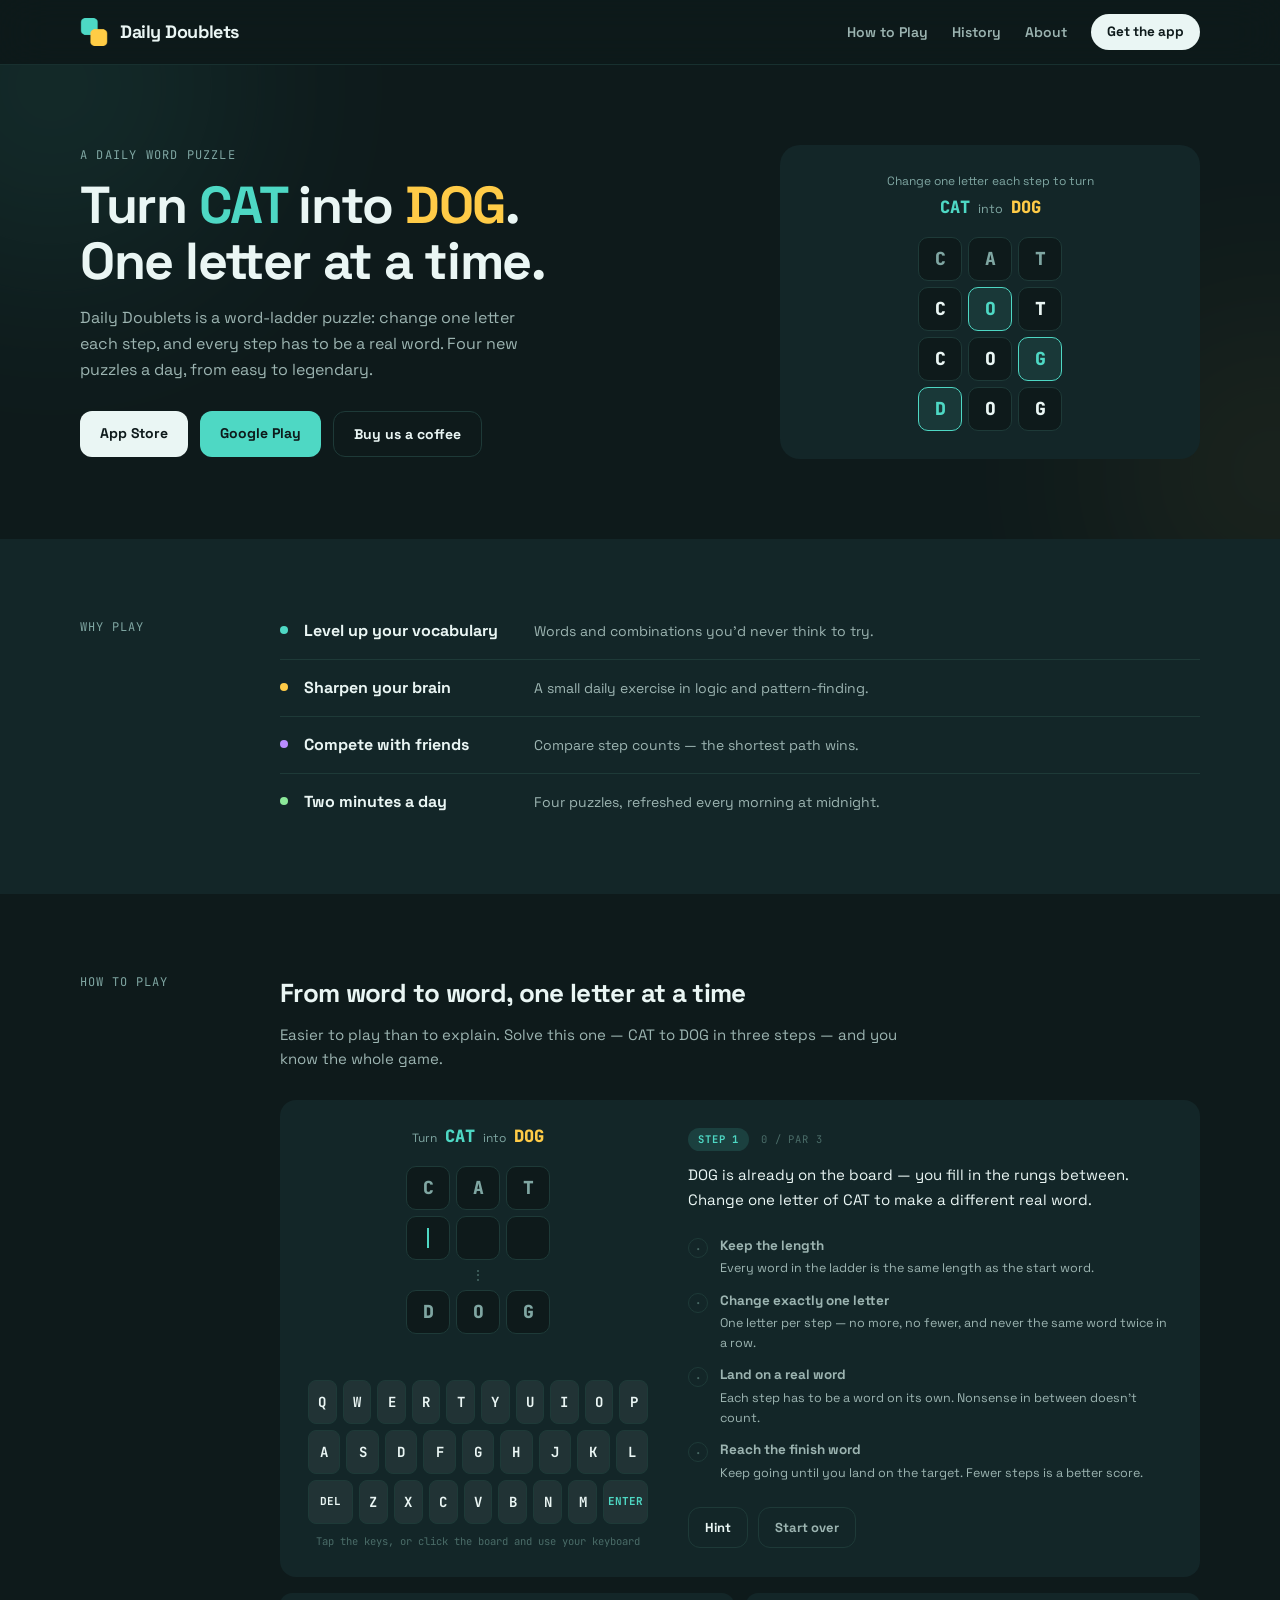
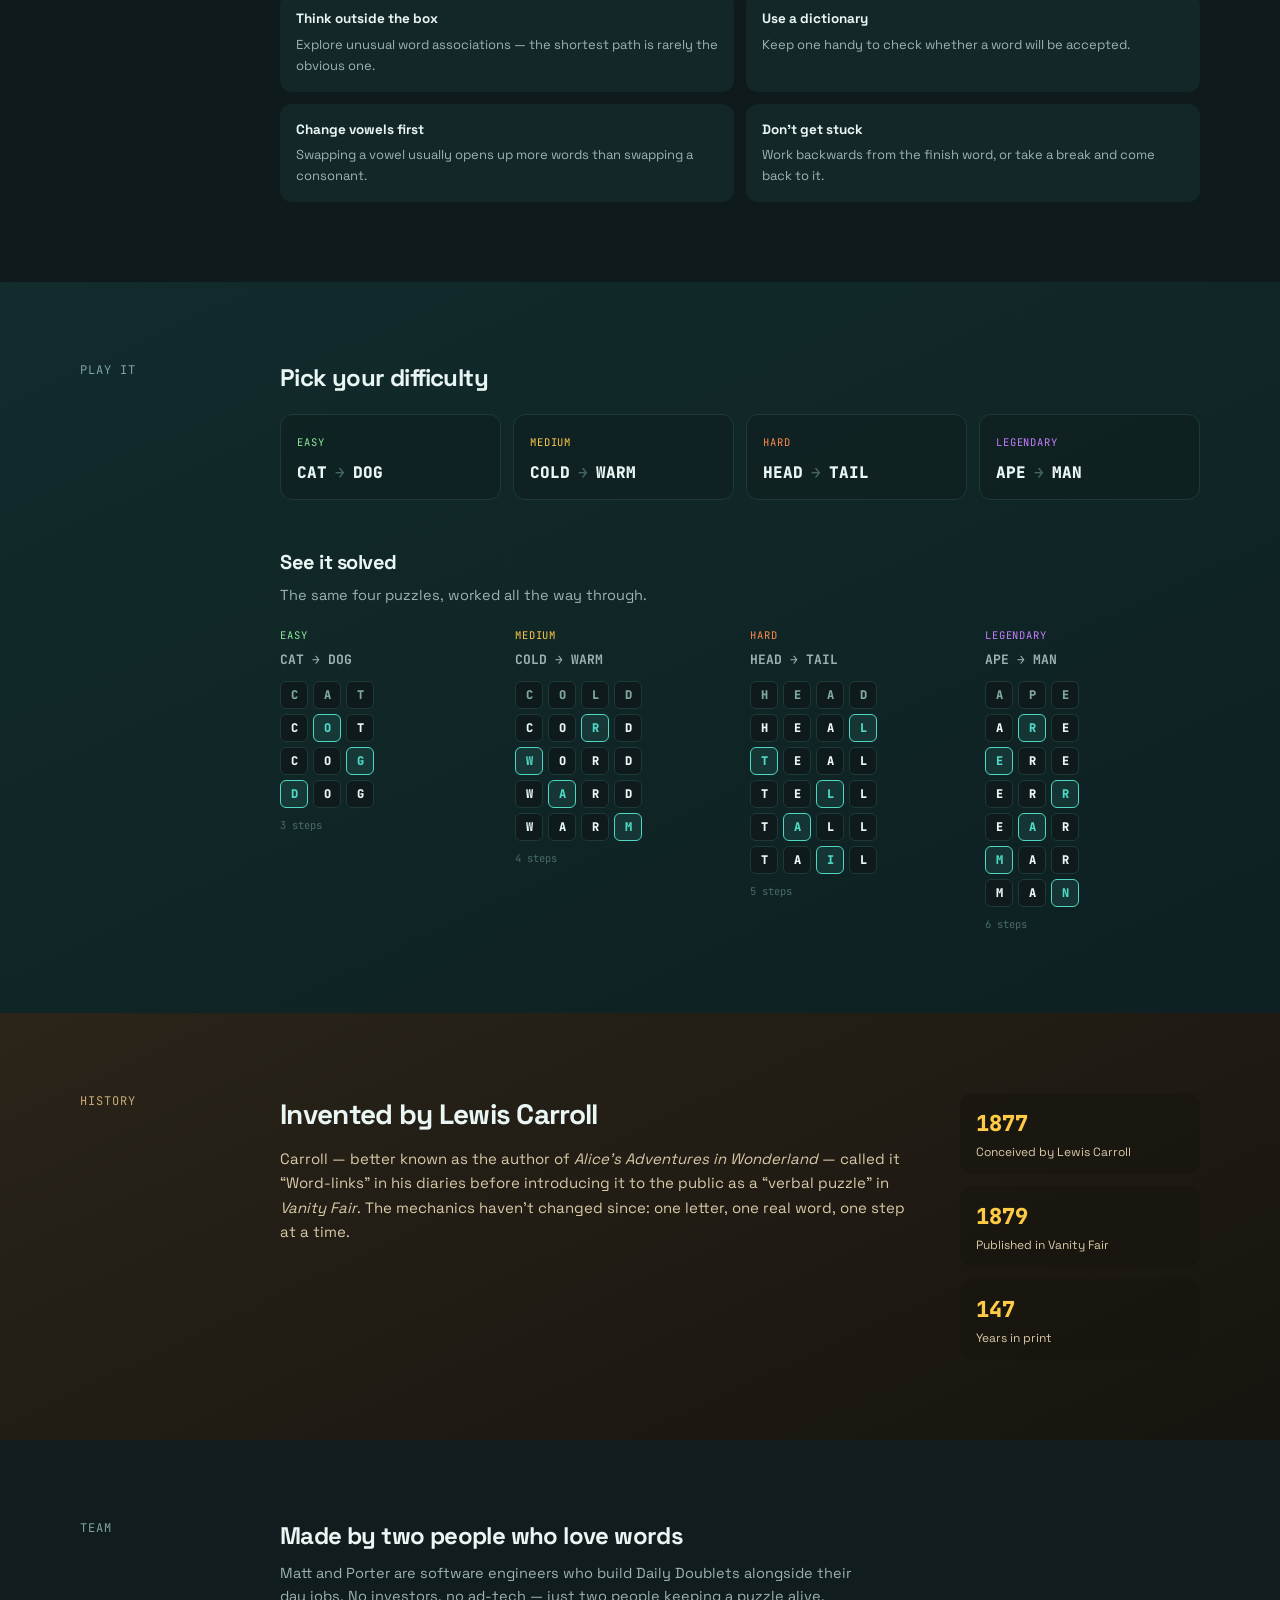
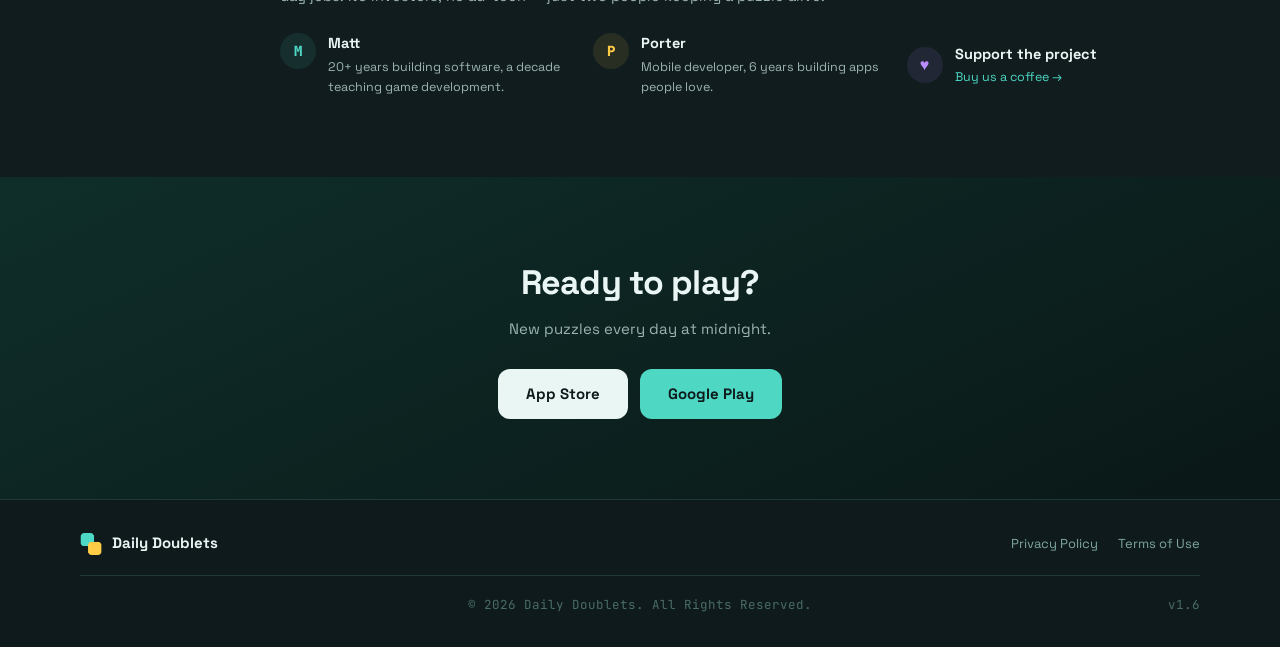
==== index.html @ a2082131 "Deploy v1.6-web (0e70bd1739a941a994e5ba3f1eac3c0d72cca4b7)" ====
<!DOCTYPE html>
<html lang="en" class="bg-[#0E1A1B]">
  <head>
    <meta charset="UTF-8">
    <meta name="viewport" content="width=device-width, initial-scale=1.0">
    <meta name="theme-color" content="#0E1A1B">
    <meta name="description" content="Daily Doublets is a daily word-ladder puzzle: change one letter each step, and every step has to be a real word. Four new puzzles a day, from easy to legendary.">
    <meta name="author" content="Manley Studios LLC">
    <meta name="keywords" content="doublets, daily doublets, word game, word ladder, word links, word puzzle, brain games, Lewis Carroll">

    <meta property="og:type" content="website">
    <meta property="og:title" content="Daily Doublets — one letter at a time">
    <meta property="og:description" content="A daily word-ladder puzzle. Change one letter each step, and every step has to be a real word.">
    <meta property="og:url" content="https://www.doublets.fun">
    <meta name="twitter:card" content="summary">

    <link rel="icon" href="/favicon/favicon.ico">
    <!-- Modern browsers look for the sharp SVG first -->
    <link rel="icon" href="/favicon/favicon.svg" type="image/x-icon">

    <!-- Legacy fallback and Apple/Android icons from your ZIP bundle -->
    <link rel="icon" type="image/png" sizes="32x32" href="/favicon/favicon-32x32.png">
    <link rel="icon" type="image/png" sizes="16x16" href="/favicon/favicon-16x16.png">
    <link rel="apple-touch-icon" sizes="180x180" href="/favicon/apple-touch-icon.png">
    <link rel="manifest" href="/favicon/site.webmanifest">

    <link rel="preconnect" href="https://fonts.googleapis.com">
    <link rel="preconnect" href="https://fonts.gstatic.com" crossorigin>
    <link href="https://fonts.googleapis.com/css2?family=Space+Grotesk:wght@400;500;600;700&family=JetBrains+Mono:wght@500;700;800&display=swap" rel="stylesheet">

    <title>Daily Doublets</title>
    <script type="module" crossorigin src="/assets/index-DOABZWIG.js"></script>
    <link rel="stylesheet" crossorigin href="/assets/index-DbhtiZiF.css">
  </head>
  <body>
    <div id="app"></div>
  </body>
</html>
---- assets/index-DbhtiZiF.css ----
*,:before,:after{--tw-border-spacing-x: 0;--tw-border-spacing-y: 0;--tw-translate-x: 0;--tw-translate-y: 0;--tw-rotate: 0;--tw-skew-x: 0;--tw-skew-y: 0;--tw-scale-x: 1;--tw-scale-y: 1;--tw-pan-x: ;--tw-pan-y: ;--tw-pinch-zoom: ;--tw-scroll-snap-strictness: proximity;--tw-gradient-from-position: ;--tw-gradient-via-position: ;--tw-gradient-to-position: ;--tw-ordinal: ;--tw-slashed-zero: ;--tw-numeric-figure: ;--tw-numeric-spacing: ;--tw-numeric-fraction: ;--tw-ring-inset: ;--tw-ring-offset-width: 0px;--tw-ring-offset-color: #fff;--tw-ring-color: rgb(59 130 246 / .5);--tw-ring-offset-shadow: 0 0 #0000;--tw-ring-shadow: 0 0 #0000;--tw-shadow: 0 0 #0000;--tw-shadow-colored: 0 0 #0000;--tw-blur: ;--tw-brightness: ;--tw-contrast: ;--tw-grayscale: ;--tw-hue-rotate: ;--tw-invert: ;--tw-saturate: ;--tw-sepia: ;--tw-drop-shadow: ;--tw-backdrop-blur: ;--tw-backdrop-brightness: ;--tw-backdrop-contrast: ;--tw-backdrop-grayscale: ;--tw-backdrop-hue-rotate: ;--tw-backdrop-invert: ;--tw-backdrop-opacity: ;--tw-backdrop-saturate: ;--tw-backdrop-sepia: ;--tw-contain-size: ;--tw-contain-layout: ;--tw-contain-paint: ;--tw-contain-style: }::backdrop{--tw-border-spacing-x: 0;--tw-border-spacing-y: 0;--tw-translate-x: 0;--tw-translate-y: 0;--tw-rotate: 0;--tw-skew-x: 0;--tw-skew-y: 0;--tw-scale-x: 1;--tw-scale-y: 1;--tw-pan-x: ;--tw-pan-y: ;--tw-pinch-zoom: ;--tw-scroll-snap-strictness: proximity;--tw-gradient-from-position: ;--tw-gradient-via-position: ;--tw-gradient-to-position: ;--tw-ordinal: ;--tw-slashed-zero: ;--tw-numeric-figure: ;--tw-numeric-spacing: ;--tw-numeric-fraction: ;--tw-ring-inset: ;--tw-ring-offset-width: 0px;--tw-ring-offset-color: #fff;--tw-ring-color: rgb(59 130 246 / .5);--tw-ring-offset-shadow: 0 0 #0000;--tw-ring-shadow: 0 0 #0000;--tw-shadow: 0 0 #0000;--tw-shadow-colored: 0 0 #0000;--tw-blur: ;--tw-brightness: ;--tw-contrast: ;--tw-grayscale: ;--tw-hue-rotate: ;--tw-invert: ;--tw-saturate: ;--tw-sepia: ;--tw-drop-shadow: ;--tw-backdrop-blur: ;--tw-backdrop-brightness: ;--tw-backdrop-contrast: ;--tw-backdrop-grayscale: ;--tw-backdrop-hue-rotate: ;--tw-backdrop-invert: ;--tw-backdrop-opacity: ;--tw-backdrop-saturate: ;--tw-backdrop-sepia: ;--tw-contain-size: ;--tw-contain-layout: ;--tw-contain-paint: ;--tw-contain-style: }*,:before,:after{box-sizing:border-box;border-width:0;border-style:solid;border-color:#e5e7eb}:before,:after{--tw-content: ""}html,:host{line-height:1.5;-webkit-text-size-adjust:100%;-moz-tab-size:4;-o-tab-size:4;tab-size:4;font-family:Space Grotesk,ui-sans-serif,system-ui,-apple-system,BlinkMacSystemFont,Segoe UI,sans-serif;font-feature-settings:normal;font-variation-settings:normal;-webkit-tap-highlight-color:transparent}body{margin:0;line-height:inherit}hr{height:0;color:inherit;border-top-width:1px}abbr:where([title]){-webkit-text-decoration:underline dotted;text-decoration:underline dotted}h1,h2,h3,h4,h5,h6{font-size:inherit;font-weight:inherit}a{color:inherit;text-decoration:inherit}b,strong{font-weight:bolder}code,kbd,samp,pre{font-family:JetBrains Mono,ui-monospace,SFMono-Regular,Menlo,monospace;font-feature-settings:normal;font-variation-settings:normal;font-size:1em}small{font-size:80%}sub,sup{font-size:75%;line-height:0;position:relative;vertical-align:baseline}sub{bottom:-.25em}sup{top:-.5em}table{text-indent:0;border-color:inherit;border-collapse:collapse}button,input,optgroup,select,textarea{font-family:inherit;font-feature-settings:inherit;font-variation-settings:inherit;font-size:100%;font-weight:inherit;line-height:inherit;letter-spacing:inherit;color:inherit;margin:0;padding:0}button,select{text-transform:none}button,input:where([type=button]),input:where([type=reset]),input:where([type=submit]){-webkit-appearance:button;background-color:transparent;background-image:none}:-moz-focusring{outline:auto}:-moz-ui-invalid{box-shadow:none}progress{vertical-align:baseline}::-webkit-inner-spin-button,::-webkit-outer-spin-button{height:auto}[type=search]{-webkit-appearance:textfield;outline-offset:-2px}::-webkit-search-decoration{-webkit-appearance:none}::-webkit-file-upload-button{-webkit-appearance:button;font:inherit}summary{display:list-item}blockquote,dl,dd,h1,h2,h3,h4,h5,h6,hr,figure,p,pre{margin:0}fieldset{margin:0;padding:0}legend{padding:0}ol,ul,menu{list-style:none;margin:0;padding:0}dialog{padding:0}textarea{resize:vertical}input::-moz-placeholder,textarea::-moz-placeholder{opacity:1;color:#9ca3af}input::placeholder,textarea::placeholder{opacity:1;color:#9ca3af}button,[role=button]{cursor:pointer}:disabled{cursor:default}img,svg,video,canvas,audio,iframe,embed,object{display:block;vertical-align:middle}img,video{max-width:100%;height:auto}[hidden]:where(:not([hidden=until-found])){display:none}:root{color-scheme:dark}html{scroll-behavior:smooth;scroll-padding-top:88px;-webkit-text-size-adjust:100%}body{--tw-bg-opacity: 1;background-color:rgb(14 26 27 / var(--tw-bg-opacity, 1));font-family:Space Grotesk,ui-sans-serif,system-ui,-apple-system,BlinkMacSystemFont,Segoe UI,sans-serif;--tw-text-opacity: 1;color:rgb(234 246 244 / var(--tw-text-opacity, 1));-webkit-font-smoothing:antialiased;-moz-osx-font-smoothing:grayscale}::-moz-selection{background:#4ed8c440}::selection{background:#4ed8c440}:focus-visible{outline:2px solid transparent;outline-offset:2px;--tw-ring-offset-shadow: var(--tw-ring-inset) 0 0 0 var(--tw-ring-offset-width) var(--tw-ring-offset-color);--tw-ring-shadow: var(--tw-ring-inset) 0 0 0 calc(2px + var(--tw-ring-offset-width)) var(--tw-ring-color);box-shadow:var(--tw-ring-offset-shadow),var(--tw-ring-shadow),var(--tw-shadow, 0 0 #0000);--tw-ring-opacity: 1;--tw-ring-color: rgb(78 216 196 / var(--tw-ring-opacity, 1));--tw-ring-offset-width: 2px;--tw-ring-offset-color: #0E1A1B;border-radius:6px}.legal h2{margin-bottom:.625rem;margin-top:2.5rem;font-size:1.25rem;line-height:1.75rem;font-weight:700;--tw-text-opacity: 1;color:rgb(234 246 244 / var(--tw-text-opacity, 1))}.legal h3{margin-bottom:.5rem;margin-top:2.25rem;font-size:17px;font-weight:700;--tw-text-opacity: 1;color:rgb(234 246 244 / var(--tw-text-opacity, 1))}.legal p{margin-bottom:1rem;font-size:15px;line-height:1.75;--tw-text-opacity: 1;color:rgb(156 180 177 / var(--tw-text-opacity, 1))}.legal ul{margin-bottom:1.25rem;list-style-type:disc}.legal ul>:not([hidden])~:not([hidden]){--tw-space-y-reverse: 0;margin-top:calc(.375rem * calc(1 - var(--tw-space-y-reverse)));margin-bottom:calc(.375rem * var(--tw-space-y-reverse))}.legal ul{padding-left:1.25rem;font-size:15px;line-height:1.75;--tw-text-opacity: 1;color:rgb(156 180 177 / var(--tw-text-opacity, 1))}.legal ul *::marker{color:#4a6c68}.legal ul::marker{color:#4a6c68}.legal ol{margin-bottom:1.25rem;list-style-type:decimal}.legal ol>:not([hidden])~:not([hidden]){--tw-space-y-reverse: 0;margin-top:calc(.375rem * calc(1 - var(--tw-space-y-reverse)));margin-bottom:calc(.375rem * var(--tw-space-y-reverse))}.legal ol{padding-left:1.25rem;font-size:15px;line-height:1.75;--tw-text-opacity: 1;color:rgb(156 180 177 / var(--tw-text-opacity, 1))}.legal ol *::marker{color:#4a6c68}.legal ol::marker{color:#4a6c68}.legal strong{font-weight:600;--tw-text-opacity: 1;color:rgb(234 246 244 / var(--tw-text-opacity, 1))}.legal a{font-weight:600;--tw-text-opacity: 1;color:rgb(78 216 196 / var(--tw-text-opacity, 1));text-decoration-line:underline;text-decoration-color:#4ed8c466;text-underline-offset:2px;transition-property:color,background-color,border-color,text-decoration-color,fill,stroke,opacity,box-shadow,transform,filter,-webkit-backdrop-filter;transition-property:color,background-color,border-color,text-decoration-color,fill,stroke,opacity,box-shadow,transform,filter,backdrop-filter;transition-property:color,background-color,border-color,text-decoration-color,fill,stroke,opacity,box-shadow,transform,filter,backdrop-filter,-webkit-backdrop-filter;transition-timing-function:cubic-bezier(.4,0,.2,1);transition-duration:.15s}.legal a:hover{text-decoration-color:#4ed8c4}.legal em,.legal i{font-style:italic}.sr-only{position:absolute;width:1px;height:1px;padding:0;margin:-1px;overflow:hidden;clip:rect(0,0,0,0);white-space:nowrap;border-width:0}.pointer-events-none{pointer-events:none}.visible{visibility:visible}.static{position:static}.fixed{position:fixed}.absolute{position:absolute}.relative{position:relative}.sticky{position:sticky}.-left-32{left:-8rem}.-right-36{right:-9rem}.-top-40{top:-10rem}.top-0{top:0}.top-64{top:16rem}.z-50{z-index:50}.-mx-2{margin-left:-.5rem;margin-right:-.5rem}.mx-auto{margin-left:auto;margin-right:auto}.my-0\.5{margin-top:.125rem;margin-bottom:.125rem}.my-5{margin-top:1.25rem;margin-bottom:1.25rem}.mb-2{margin-bottom:.5rem}.mb-3{margin-bottom:.75rem}.mb-4{margin-bottom:1rem}.mt-0\.5{margin-top:.125rem}.mt-1{margin-top:.25rem}.mt-1\.5{margin-top:.375rem}.mt-10{margin-top:2.5rem}.mt-12{margin-top:3rem}.mt-2{margin-top:.5rem}.mt-2\.5{margin-top:.625rem}.mt-3{margin-top:.75rem}.mt-3\.5{margin-top:.875rem}.mt-4{margin-top:1rem}.mt-5{margin-top:1.25rem}.mt-6{margin-top:1.5rem}.mt-7{margin-top:1.75rem}.mt-8{margin-top:2rem}.mt-9{margin-top:2.25rem}.mt-\[7px\]{margin-top:7px}.block{display:block}.inline-block{display:inline-block}.flex{display:flex}.grid{display:grid}.hidden{display:none}.h-10{height:2.5rem}.h-11{height:2.75rem}.h-2{height:.5rem}.h-5{height:1.25rem}.h-7{height:1.75rem}.h-9{height:2.25rem}.h-\[300px\]{height:300px}.h-\[360px\]{height:360px}.min-h-\[18px\]{min-height:18px}.min-h-screen{min-height:100vh}.w-0\.5{width:.125rem}.w-10{width:2.5rem}.w-11{width:2.75rem}.w-2{width:.5rem}.w-5{width:1.25rem}.w-7{width:1.75rem}.w-9{width:2.25rem}.w-\[0\.4em\]{width:.4em}.w-\[300px\]{width:300px}.w-\[360px\]{width:360px}.w-full{width:100%}.min-w-0{min-width:0px}.max-w-\[420px\]{max-width:420px}.max-w-\[460px\]{max-width:460px}.max-w-\[560px\]{max-width:560px}.max-w-\[900px\]{max-width:900px}.max-w-prose{max-width:65ch}.max-w-site{max-width:1160px}.flex-1{flex:1 1 0%}.flex-\[1\.6\]{flex:1.6}.shrink-0{flex-shrink:0}.transform{transform:translate(var(--tw-translate-x),var(--tw-translate-y)) rotate(var(--tw-rotate)) skew(var(--tw-skew-x)) skewY(var(--tw-skew-y)) scaleX(var(--tw-scale-x)) scaleY(var(--tw-scale-y))}.select-all{-webkit-user-select:all;-moz-user-select:all;user-select:all}.scroll-mt-24{scroll-margin-top:6rem}.grid-cols-2{grid-template-columns:repeat(2,minmax(0,1fr))}.flex-col{flex-direction:column}.flex-wrap{flex-wrap:wrap}.items-start{align-items:flex-start}.items-center{align-items:center}.items-baseline{align-items:baseline}.justify-start{justify-content:flex-start}.justify-center{justify-content:center}.justify-between{justify-content:space-between}.gap-1{gap:.25rem}.gap-1\.5{gap:.375rem}.gap-10{gap:2.5rem}.gap-2{gap:.5rem}.gap-2\.5{gap:.625rem}.gap-3{gap:.75rem}.gap-4{gap:1rem}.gap-5{gap:1.25rem}.gap-6{gap:1.5rem}.gap-7{gap:1.75rem}.gap-8{gap:2rem}.gap-\[5px\]{gap:5px}.space-y-4>:not([hidden])~:not([hidden]){--tw-space-y-reverse: 0;margin-top:calc(1rem * calc(1 - var(--tw-space-y-reverse)));margin-bottom:calc(1rem * var(--tw-space-y-reverse))}.overflow-hidden{overflow:hidden}.whitespace-nowrap{white-space:nowrap}.rounded-2xl{border-radius:1rem}.rounded-\[10px\]{border-radius:10px}.rounded-\[20px\]{border-radius:20px}.rounded-full{border-radius:9999px}.rounded-lg{border-radius:.5rem}.rounded-md{border-radius:.375rem}.rounded-xl{border-radius:.75rem}.border{border-width:1px}.border-b{border-bottom-width:1px}.border-l-2{border-left-width:2px}.border-t{border-top-width:1px}.border-danger{--tw-border-opacity: 1;border-color:rgb(255 111 94 / var(--tw-border-opacity, 1))}.border-easy{--tw-border-opacity: 1;border-color:rgb(140 233 154 / var(--tw-border-opacity, 1))}.border-line{--tw-border-opacity: 1;border-color:rgb(30 58 56 / var(--tw-border-opacity, 1))}.border-line\/50{border-color:#1e3a3880}.border-line\/70{border-color:#1e3a38b3}.border-teal{--tw-border-opacity: 1;border-color:rgb(78 216 196 / var(--tw-border-opacity, 1))}.bg-\[\#0E1A1B\]{--tw-bg-opacity: 1;background-color:rgb(14 26 27 / var(--tw-bg-opacity, 1))}.bg-amber{--tw-bg-opacity: 1;background-color:rgb(255 203 71 / var(--tw-bg-opacity, 1))}.bg-amber\/10{background-color:#ffcb471a}.bg-chalk{--tw-bg-opacity: 1;background-color:rgb(234 246 244 / var(--tw-bg-opacity, 1))}.bg-danger{--tw-bg-opacity: 1;background-color:rgb(255 111 94 / var(--tw-bg-opacity, 1))}.bg-danger\/10{background-color:#ff6f5e1a}.bg-danger\/15{background-color:#ff6f5e26}.bg-easy{--tw-bg-opacity: 1;background-color:rgb(140 233 154 / var(--tw-bg-opacity, 1))}.bg-easy\/15{background-color:#8ce99a26}.bg-ink{--tw-bg-opacity: 1;background-color:rgb(14 26 27 / var(--tw-bg-opacity, 1))}.bg-ink-raised{--tw-bg-opacity: 1;background-color:rgb(16 28 29 / var(--tw-bg-opacity, 1))}.bg-ink\/40{background-color:#0e1a1b66}.bg-ink\/85{background-color:#0e1a1bd9}.bg-ink\/95{background-color:#0e1a1bf2}.bg-plum{--tw-bg-opacity: 1;background-color:rgb(185 140 255 / var(--tw-bg-opacity, 1))}.bg-plum\/10{background-color:#b98cff1a}.bg-sepia-deep\/50{background-color:#17140f80}.bg-surface{--tw-bg-opacity: 1;background-color:rgb(19 38 40 / var(--tw-bg-opacity, 1))}.bg-teal{--tw-bg-opacity: 1;background-color:rgb(78 216 196 / var(--tw-bg-opacity, 1))}.bg-teal\/10{background-color:#4ed8c41a}.bg-teal\/15{background-color:#4ed8c426}.bg-white\/\[0\.06\]{background-color:#ffffff0f}.bg-band-cta{background-image:linear-gradient(155deg,#0f2e2a,#0a1817)}.bg-band-history{background-image:linear-gradient(155deg,#2a2419,#17140f)}.bg-band-play{background-image:linear-gradient(155deg,#122b2c,#0e2021)}.p-5{padding:1.25rem}.px-2{padding-left:.5rem;padding-right:.5rem}.px-2\.5{padding-left:.625rem;padding-right:.625rem}.px-4{padding-left:1rem;padding-right:1rem}.px-5{padding-left:1.25rem;padding-right:1.25rem}.px-6{padding-left:1.5rem;padding-right:1.5rem}.px-7{padding-left:1.75rem;padding-right:1.75rem}.py-1{padding-top:.25rem;padding-bottom:.25rem}.py-1\.5{padding-top:.375rem;padding-bottom:.375rem}.py-12{padding-top:3rem;padding-bottom:3rem}.py-14{padding-top:3.5rem;padding-bottom:3.5rem}.py-16{padding-top:4rem;padding-bottom:4rem}.py-2{padding-top:.5rem;padding-bottom:.5rem}.py-2\.5{padding-top:.625rem;padding-bottom:.625rem}.py-20{padding-top:5rem;padding-bottom:5rem}.py-3{padding-top:.75rem;padding-bottom:.75rem}.py-3\.5{padding-top:.875rem;padding-bottom:.875rem}.py-4{padding-top:1rem;padding-bottom:1rem}.py-7{padding-top:1.75rem;padding-bottom:1.75rem}.py-8{padding-top:2rem;padding-bottom:2rem}.pb-5{padding-bottom:1.25rem}.pl-4{padding-left:1rem}.pt-2{padding-top:.5rem}.text-left{text-align:left}.text-center{text-align:center}.font-mono{font-family:JetBrains Mono,ui-monospace,SFMono-Regular,Menlo,monospace}.text-2xl{font-size:1.5rem;line-height:2rem}.text-\[10\.5px\]{font-size:10.5px}.text-\[10px\]{font-size:10px}.text-\[11px\]{font-size:11px}.text-\[12\.5px\]{font-size:12.5px}.text-\[12px\]{font-size:12px}.text-\[13\.5px\]{font-size:13.5px}.text-\[13px\]{font-size:13px}.text-\[14\.5px\]{font-size:14.5px}.text-\[15px\]{font-size:15px}.text-\[17px\]{font-size:17px}.text-\[22px\]{font-size:22px}.text-\[26px\]{font-size:26px}.text-\[28px\]{font-size:28px}.text-\[clamp\(1\.75rem\,5vw\,2\.125rem\)\]{font-size:clamp(1.75rem,5vw,2.125rem)}.text-\[clamp\(1\.75rem\,6vw\,2\.5rem\)\]{font-size:clamp(1.75rem,6vw,2.5rem)}.text-\[clamp\(2\.25rem\,7vw\,3\.25rem\)\]{font-size:clamp(2.25rem,7vw,3.25rem)}.text-\[clamp\(2rem\,11vw\,3\.25rem\)\]{font-size:clamp(2rem,11vw,3.25rem)}.text-base{font-size:1rem;line-height:1.5rem}.text-lg{font-size:1.125rem;line-height:1.75rem}.text-sm{font-size:.875rem;line-height:1.25rem}.text-xl{font-size:1.25rem;line-height:1.75rem}.text-xs{font-size:.75rem;line-height:1rem}.font-bold{font-weight:700}.font-extrabold{font-weight:800}.font-semibold{font-weight:600}.uppercase{text-transform:uppercase}.leading-\[1\.08\]{line-height:1.08}.leading-\[1\.7\]{line-height:1.7}.leading-none{line-height:1}.leading-relaxed{line-height:1.625}.tracking-\[0\.06em\]{letter-spacing:.06em}.tracking-\[0\.12em\]{letter-spacing:.12em}.tracking-\[0\.1em\]{letter-spacing:.1em}.tracking-\[2px\]{letter-spacing:2px}.tracking-eyebrow{letter-spacing:.08em}.tracking-tight{letter-spacing:-.025em}.text-amber{--tw-text-opacity: 1;color:rgb(255 203 71 / var(--tw-text-opacity, 1))}.text-chalk{--tw-text-opacity: 1;color:rgb(234 246 244 / var(--tw-text-opacity, 1))}.text-danger{--tw-text-opacity: 1;color:rgb(255 111 94 / var(--tw-text-opacity, 1))}.text-easy{--tw-text-opacity: 1;color:rgb(140 233 154 / var(--tw-text-opacity, 1))}.text-faint{--tw-text-opacity: 1;color:rgb(74 108 104 / var(--tw-text-opacity, 1))}.text-hard{--tw-text-opacity: 1;color:rgb(255 138 75 / var(--tw-text-opacity, 1))}.text-ink{--tw-text-opacity: 1;color:rgb(14 26 27 / var(--tw-text-opacity, 1))}.text-legendary{--tw-text-opacity: 1;color:rgb(199 125 255 / var(--tw-text-opacity, 1))}.text-medium{--tw-text-opacity: 1;color:rgb(255 203 71 / var(--tw-text-opacity, 1))}.text-muted{--tw-text-opacity: 1;color:rgb(156 180 177 / var(--tw-text-opacity, 1))}.text-plum{--tw-text-opacity: 1;color:rgb(185 140 255 / var(--tw-text-opacity, 1))}.text-sepia{--tw-text-opacity: 1;color:rgb(201 168 118 / var(--tw-text-opacity, 1))}.text-sepia-text{--tw-text-opacity: 1;color:rgb(217 201 168 / var(--tw-text-opacity, 1))}.text-soft{--tw-text-opacity: 1;color:rgb(127 166 162 / var(--tw-text-opacity, 1))}.text-teal{--tw-text-opacity: 1;color:rgb(78 216 196 / var(--tw-text-opacity, 1))}.opacity-10{opacity:.1}.opacity-\[0\.07\]{opacity:.07}.outline-none{outline:2px solid transparent;outline-offset:2px}.outline{outline-style:solid}.ring{--tw-ring-offset-shadow: var(--tw-ring-inset) 0 0 0 var(--tw-ring-offset-width) var(--tw-ring-offset-color);--tw-ring-shadow: var(--tw-ring-inset) 0 0 0 calc(3px + var(--tw-ring-offset-width)) var(--tw-ring-color);box-shadow:var(--tw-ring-offset-shadow),var(--tw-ring-shadow),var(--tw-shadow, 0 0 #0000)}.blur-\[110px\]{--tw-blur: blur(110px);filter:var(--tw-blur) var(--tw-brightness) var(--tw-contrast) var(--tw-grayscale) var(--tw-hue-rotate) var(--tw-invert) var(--tw-saturate) var(--tw-sepia) var(--tw-drop-shadow)}.filter{filter:var(--tw-blur) var(--tw-brightness) var(--tw-contrast) var(--tw-grayscale) var(--tw-hue-rotate) var(--tw-invert) var(--tw-saturate) var(--tw-sepia) var(--tw-drop-shadow)}.backdrop-blur-xl{--tw-backdrop-blur: blur(24px);-webkit-backdrop-filter:var(--tw-backdrop-blur) var(--tw-backdrop-brightness) var(--tw-backdrop-contrast) var(--tw-backdrop-grayscale) var(--tw-backdrop-hue-rotate) var(--tw-backdrop-invert) var(--tw-backdrop-opacity) var(--tw-backdrop-saturate) var(--tw-backdrop-sepia);backdrop-filter:var(--tw-backdrop-blur) var(--tw-backdrop-brightness) var(--tw-backdrop-contrast) var(--tw-backdrop-grayscale) var(--tw-backdrop-hue-rotate) var(--tw-backdrop-invert) var(--tw-backdrop-opacity) var(--tw-backdrop-saturate) var(--tw-backdrop-sepia)}.transition{transition-property:color,background-color,border-color,text-decoration-color,fill,stroke,opacity,box-shadow,transform,filter,-webkit-backdrop-filter;transition-property:color,background-color,border-color,text-decoration-color,fill,stroke,opacity,box-shadow,transform,filter,backdrop-filter;transition-property:color,background-color,border-color,text-decoration-color,fill,stroke,opacity,box-shadow,transform,filter,backdrop-filter,-webkit-backdrop-filter;transition-timing-function:cubic-bezier(.4,0,.2,1);transition-duration:.15s}.transition-colors{transition-property:color,background-color,border-color,text-decoration-color,fill,stroke;transition-timing-function:cubic-bezier(.4,0,.2,1);transition-duration:.15s}@media (prefers-reduced-motion: reduce){html{scroll-behavior:auto}*,*:before,*:after{animation-duration:.01ms!important;animation-iteration-count:1!important;transition-duration:.01ms!important}}.first\:pt-0:first-child{padding-top:0}.last\:border-b-0:last-child{border-bottom-width:0px}.last\:pb-0:last-child{padding-bottom:0}.focus-within\:ring-1:focus-within{--tw-ring-offset-shadow: var(--tw-ring-inset) 0 0 0 var(--tw-ring-offset-width) var(--tw-ring-offset-color);--tw-ring-shadow: var(--tw-ring-inset) 0 0 0 calc(1px + var(--tw-ring-offset-width)) var(--tw-ring-color);box-shadow:var(--tw-ring-offset-shadow),var(--tw-ring-shadow),var(--tw-shadow, 0 0 #0000)}.focus-within\:ring-line-bright:focus-within{--tw-ring-opacity: 1;--tw-ring-color: rgb(42 70 68 / var(--tw-ring-opacity, 1))}.hover\:border-line-bright:hover{--tw-border-opacity: 1;border-color:rgb(42 70 68 / var(--tw-border-opacity, 1))}.hover\:bg-white:hover{--tw-bg-opacity: 1;background-color:rgb(255 255 255 / var(--tw-bg-opacity, 1))}.hover\:bg-white\/10:hover{background-color:#ffffff1a}.hover\:bg-white\/5:hover{background-color:#ffffff0d}.hover\:text-chalk:hover{--tw-text-opacity: 1;color:rgb(234 246 244 / var(--tw-text-opacity, 1))}.hover\:brightness-110:hover{--tw-brightness: brightness(1.1);filter:var(--tw-blur) var(--tw-brightness) var(--tw-contrast) var(--tw-grayscale) var(--tw-hue-rotate) var(--tw-invert) var(--tw-saturate) var(--tw-sepia) var(--tw-drop-shadow)}.focus\:not-sr-only:focus{position:static;width:auto;height:auto;padding:0;margin:0;overflow:visible;clip:auto;white-space:normal}.focus\:absolute:focus{position:absolute}.focus\:left-4:focus{left:1rem}.focus\:top-4:focus{top:1rem}.focus\:z-\[60\]:focus{z-index:60}.focus\:rounded-lg:focus{border-radius:.5rem}.focus\:bg-chalk:focus{--tw-bg-opacity: 1;background-color:rgb(234 246 244 / var(--tw-bg-opacity, 1))}.focus\:px-4:focus{padding-left:1rem;padding-right:1rem}.focus\:py-2:focus{padding-top:.5rem;padding-bottom:.5rem}.focus\:font-bold:focus{font-weight:700}.focus\:text-ink:focus{--tw-text-opacity: 1;color:rgb(14 26 27 / var(--tw-text-opacity, 1))}@media (min-width: 640px){.sm\:absolute{position:absolute}.sm\:inset-y-0{top:0;bottom:0}.sm\:right-0{right:0}.sm\:mt-0{margin-top:0}.sm\:block{display:block}.sm\:flex{display:flex}.sm\:w-\[210px\]{width:210px}.sm\:shrink-0{flex-shrink:0}.sm\:grid-cols-2{grid-template-columns:repeat(2,minmax(0,1fr))}.sm\:grid-cols-3{grid-template-columns:repeat(3,minmax(0,1fr))}.sm\:flex-row{flex-direction:row}.sm\:items-center{align-items:center}.sm\:items-baseline{align-items:baseline}.sm\:justify-between{justify-content:space-between}.sm\:gap-5{gap:1.25rem}.sm\:p-7{padding:1.75rem}.sm\:px-7{padding-left:1.75rem;padding-right:1.75rem}.sm\:px-8{padding-left:2rem;padding-right:2rem}.sm\:px-9{padding-left:2.25rem;padding-right:2.25rem}.sm\:py-8{padding-top:2rem;padding-bottom:2rem}}@media (min-width: 768px){.md\:flex{display:flex}.md\:hidden{display:none}.md\:w-40{width:10rem}.md\:shrink-0{flex-shrink:0}.md\:flex-row{flex-direction:row}.md\:gap-10{gap:2.5rem}.md\:py-16{padding-top:4rem;padding-bottom:4rem}.md\:py-20{padding-top:5rem;padding-bottom:5rem}.md\:py-28{padding-top:7rem;padding-bottom:7rem}}@media (min-width: 1024px){.lg\:grid-cols-3{grid-template-columns:repeat(3,minmax(0,1fr))}.lg\:grid-cols-4{grid-template-columns:repeat(4,minmax(0,1fr))}.lg\:grid-cols-\[minmax\(0\,1fr\)_240px\]{grid-template-columns:minmax(0,1fr) 240px}.lg\:grid-cols-\[minmax\(0\,1fr\)_minmax\(0\,420px\)\]{grid-template-columns:minmax(0,1fr) minmax(0,420px)}.lg\:grid-cols-\[minmax\(0\,340px\)_minmax\(0\,1fr\)\]{grid-template-columns:minmax(0,340px) minmax(0,1fr)}.lg\:gap-10{gap:2.5rem}.lg\:gap-14{gap:3.5rem}.lg\:gap-5{gap:1.25rem}}@media (min-width: 1280px){.xl\:grid-cols-3{grid-template-columns:repeat(3,minmax(0,1fr))}.xl\:grid-cols-4{grid-template-columns:repeat(4,minmax(0,1fr))}}
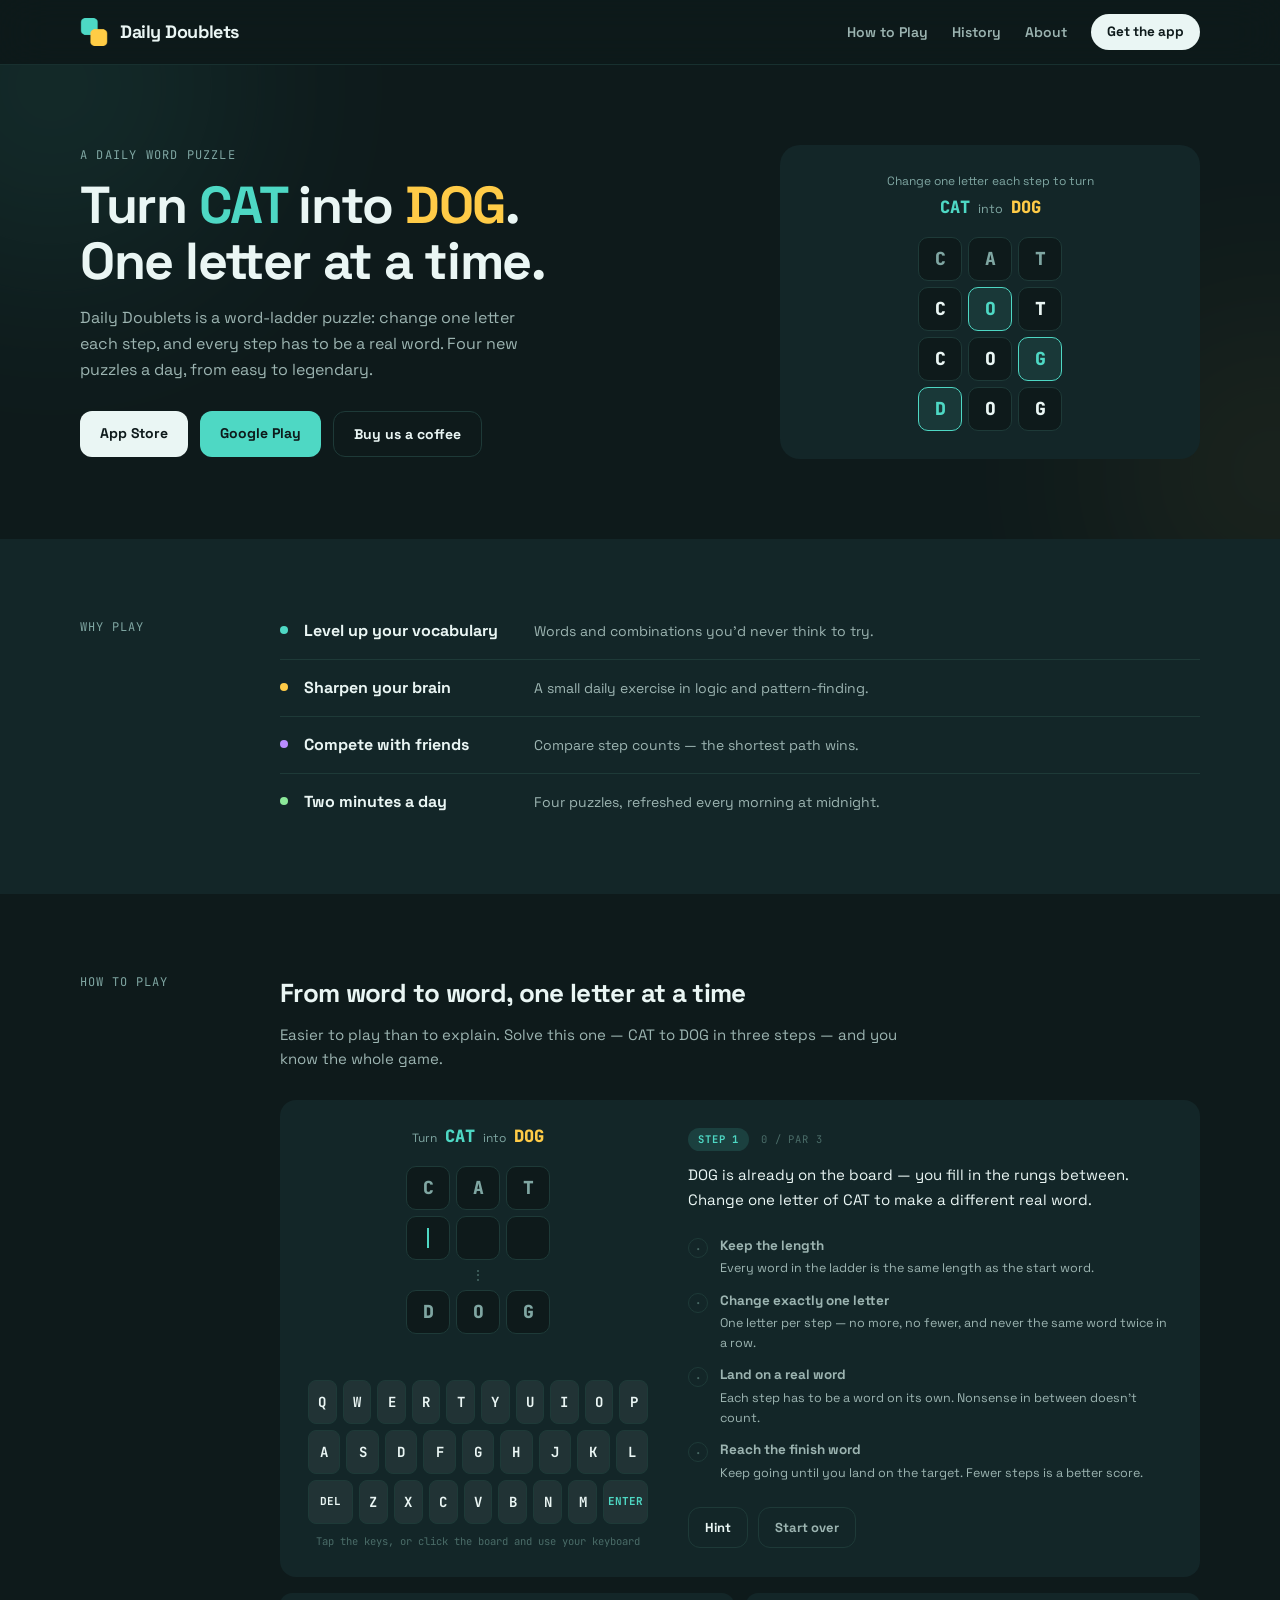
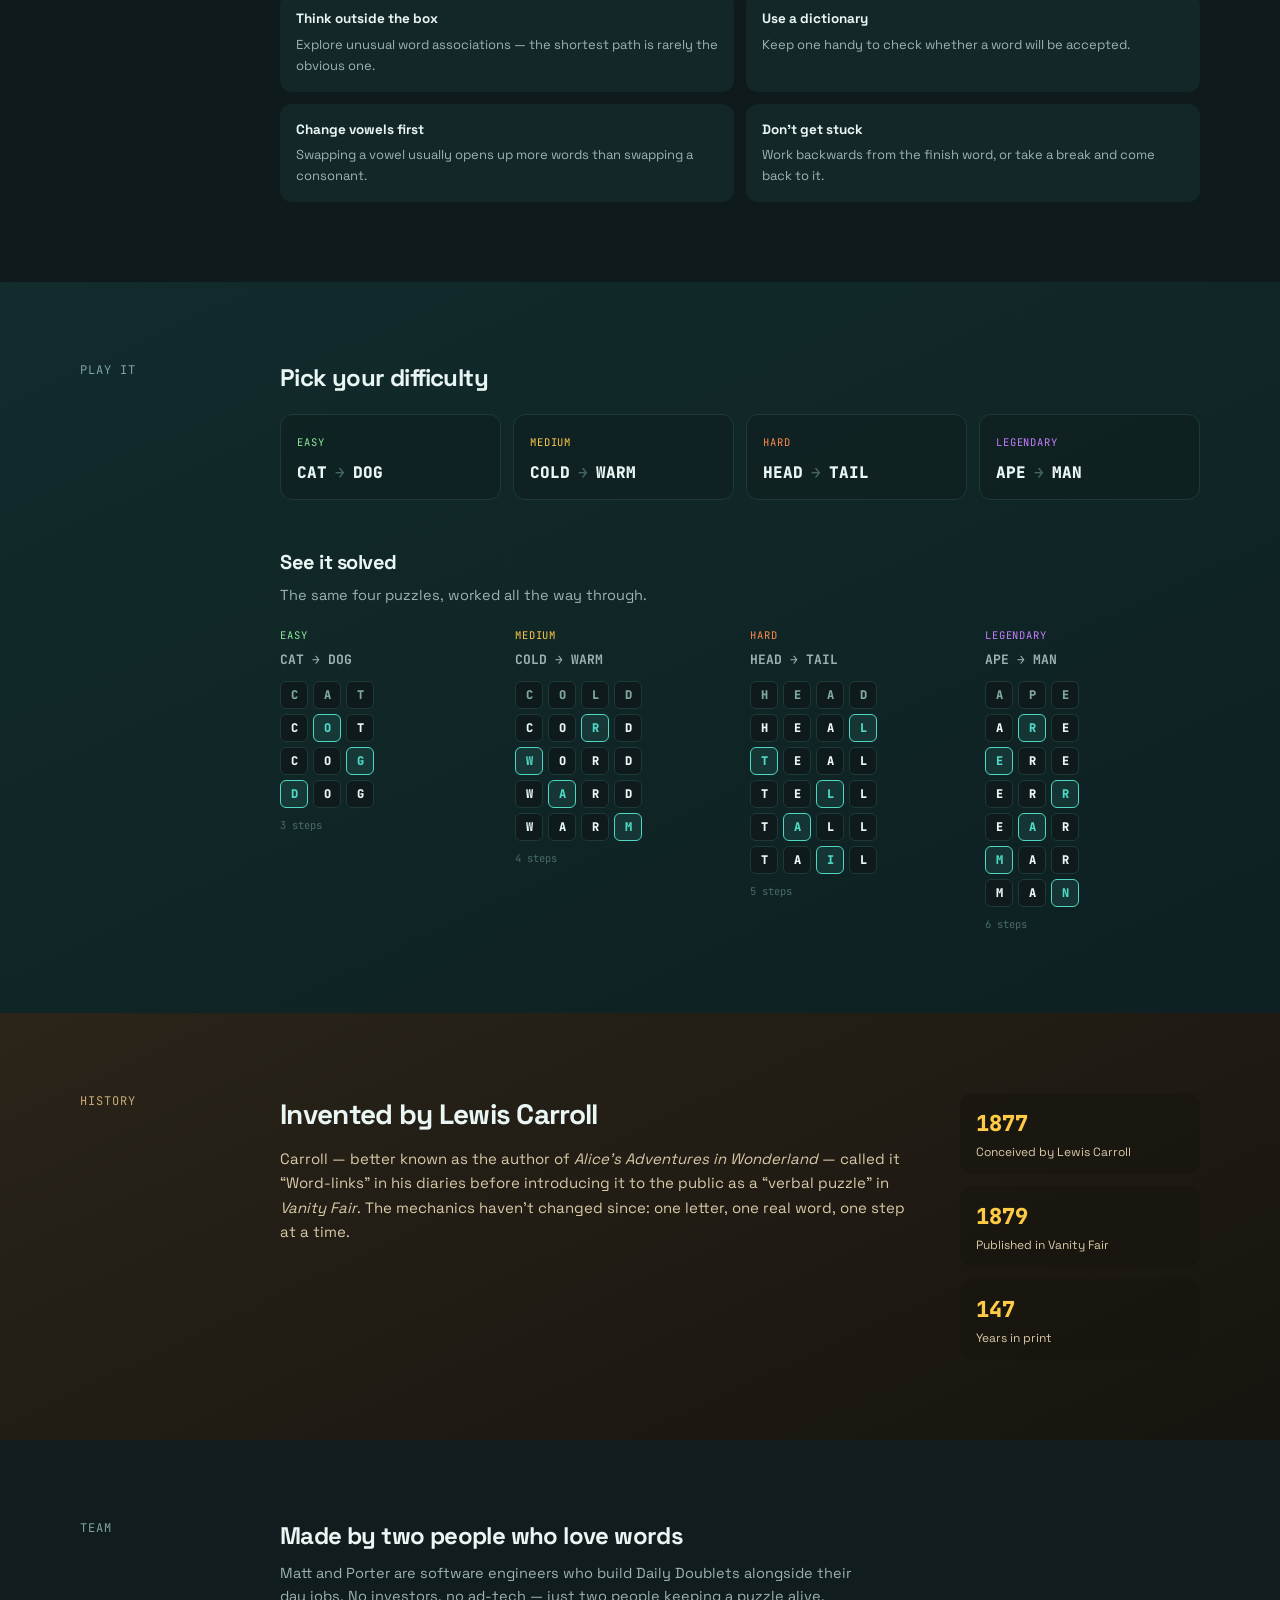
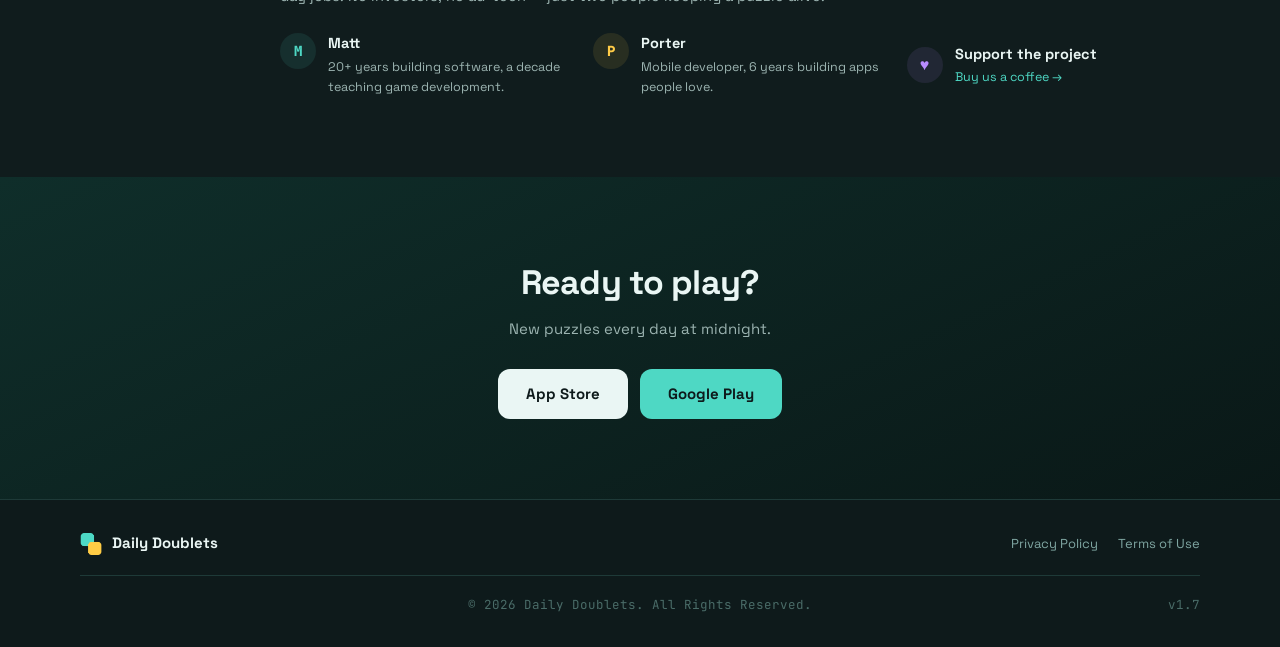
==== commit a623423b: "Deploy v1.7-web (a45bf0b257117e52ec6670f5aea1c9366bdb3756)" ====
--- a/index.html
+++ b/index.html
@@ -29,7 +29,7 @@
     <link href="https://fonts.googleapis.com/css2?family=Space+Grotesk:wght@400;500;600;700&family=JetBrains+Mono:wght@500;700;800&display=swap" rel="stylesheet">
 
     <title>Daily Doublets</title>
-    <script type="module" crossorigin src="/assets/index-DOABZWIG.js"></script>
+    <script type="module" crossorigin src="/assets/index-DG5zeXVr.js"></script>
     <link rel="stylesheet" crossorigin href="/assets/index-DbhtiZiF.css">
   </head>
   <body>
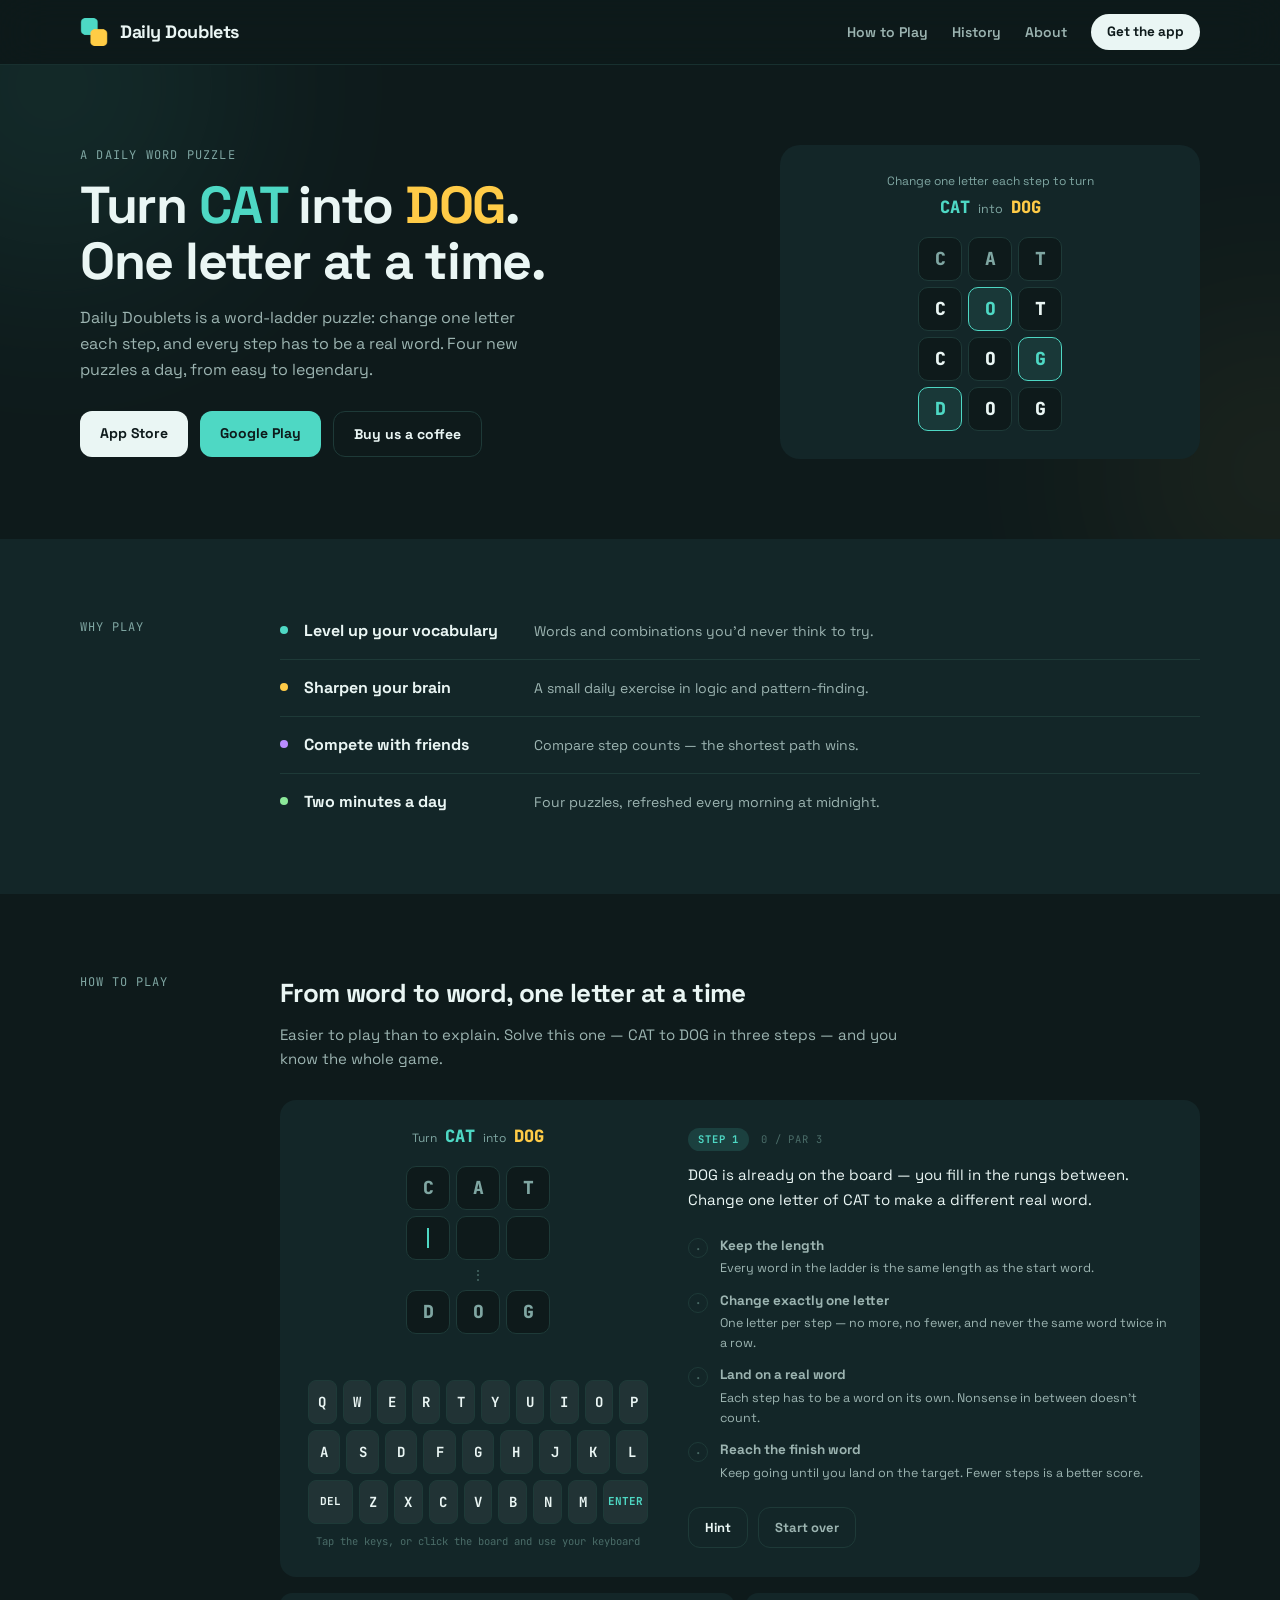
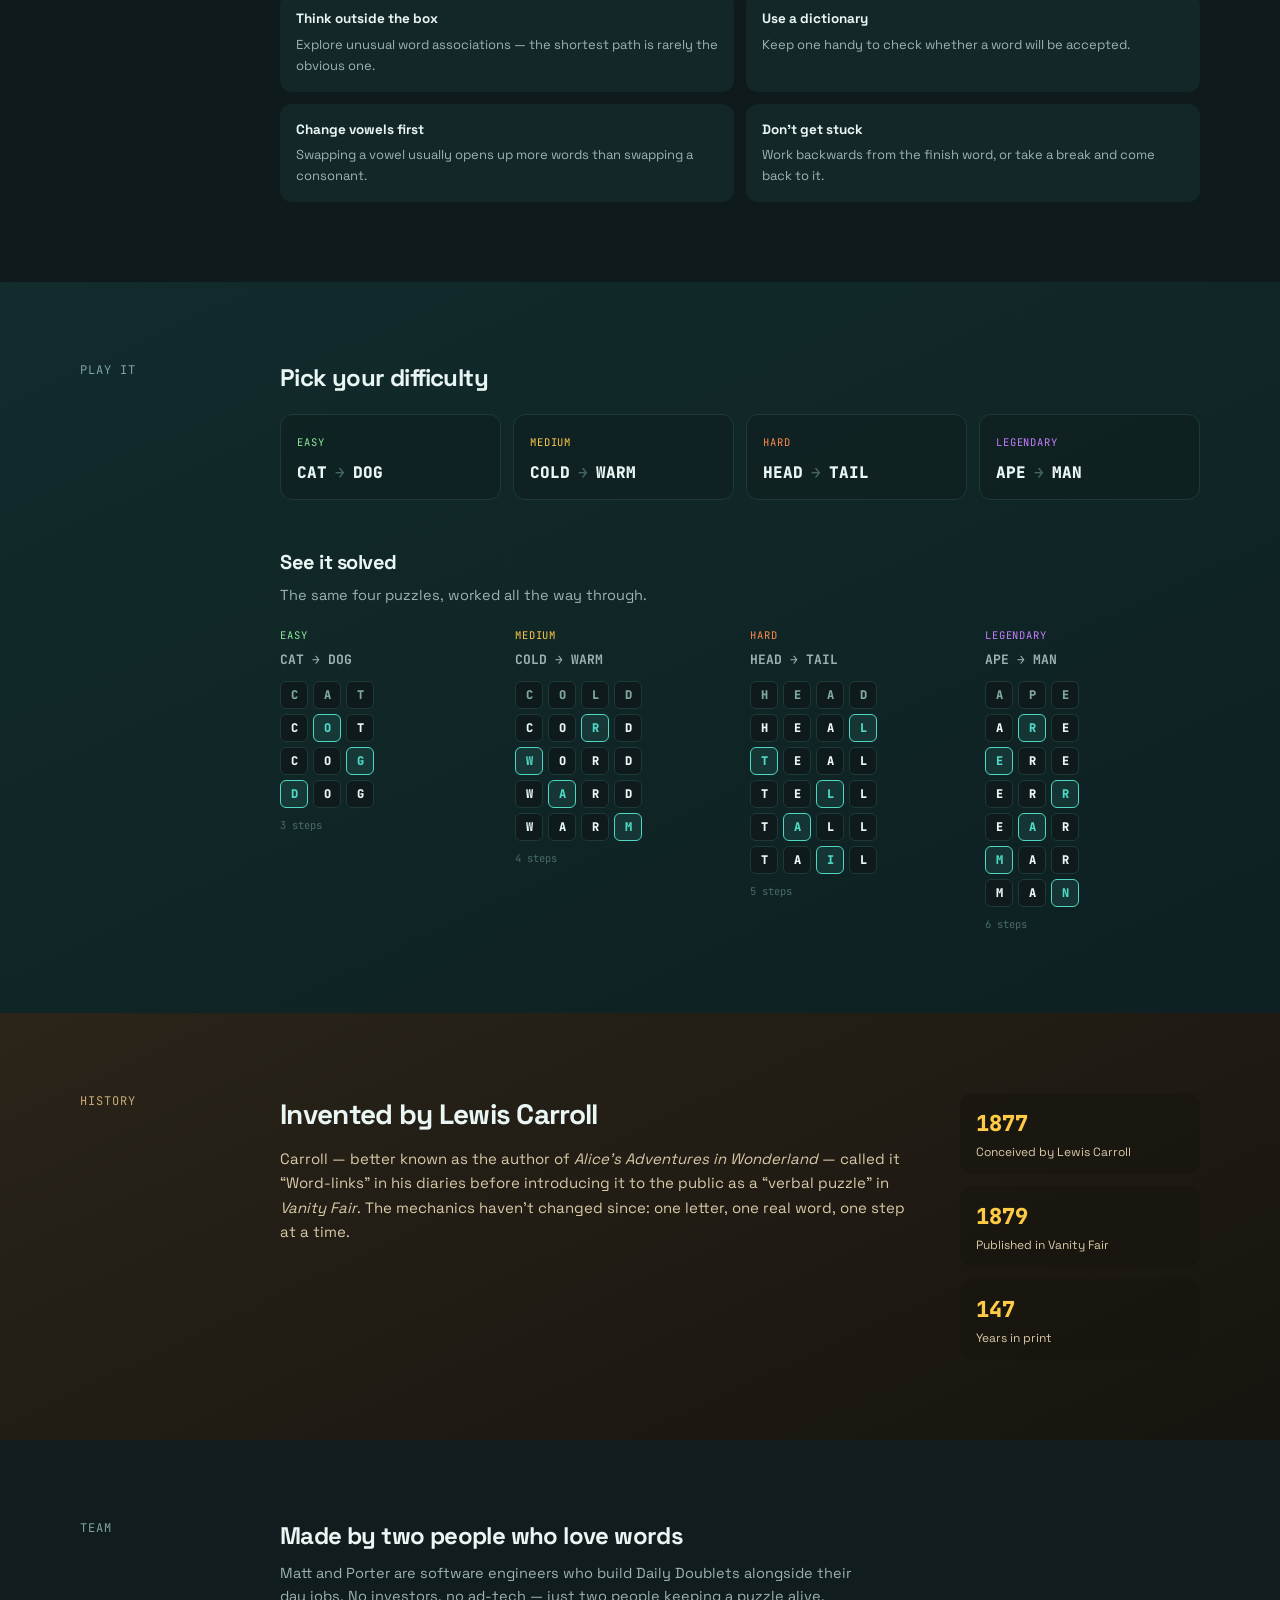
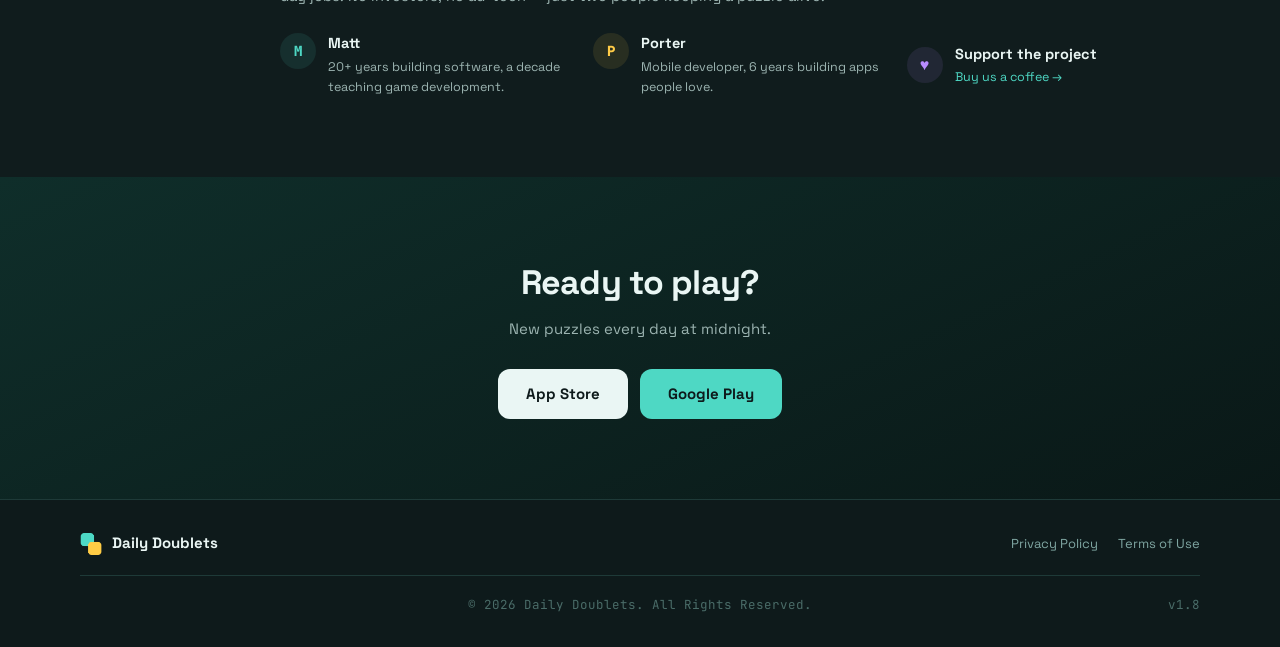
==== commit 286e42bc: "Deploy v1.8-web (c98f6ade07378fcf279698ab897f59fb90e7933c)" ====
--- a/index.html
+++ b/index.html
@@ -29,7 +29,7 @@
     <link href="https://fonts.googleapis.com/css2?family=Space+Grotesk:wght@400;500;600;700&family=JetBrains+Mono:wght@500;700;800&display=swap" rel="stylesheet">
 
     <title>Daily Doublets</title>
-    <script type="module" crossorigin src="/assets/index-DG5zeXVr.js"></script>
+    <script type="module" crossorigin src="/assets/index-DJh-WRg7.js"></script>
     <link rel="stylesheet" crossorigin href="/assets/index-DbhtiZiF.css">
   </head>
   <body>
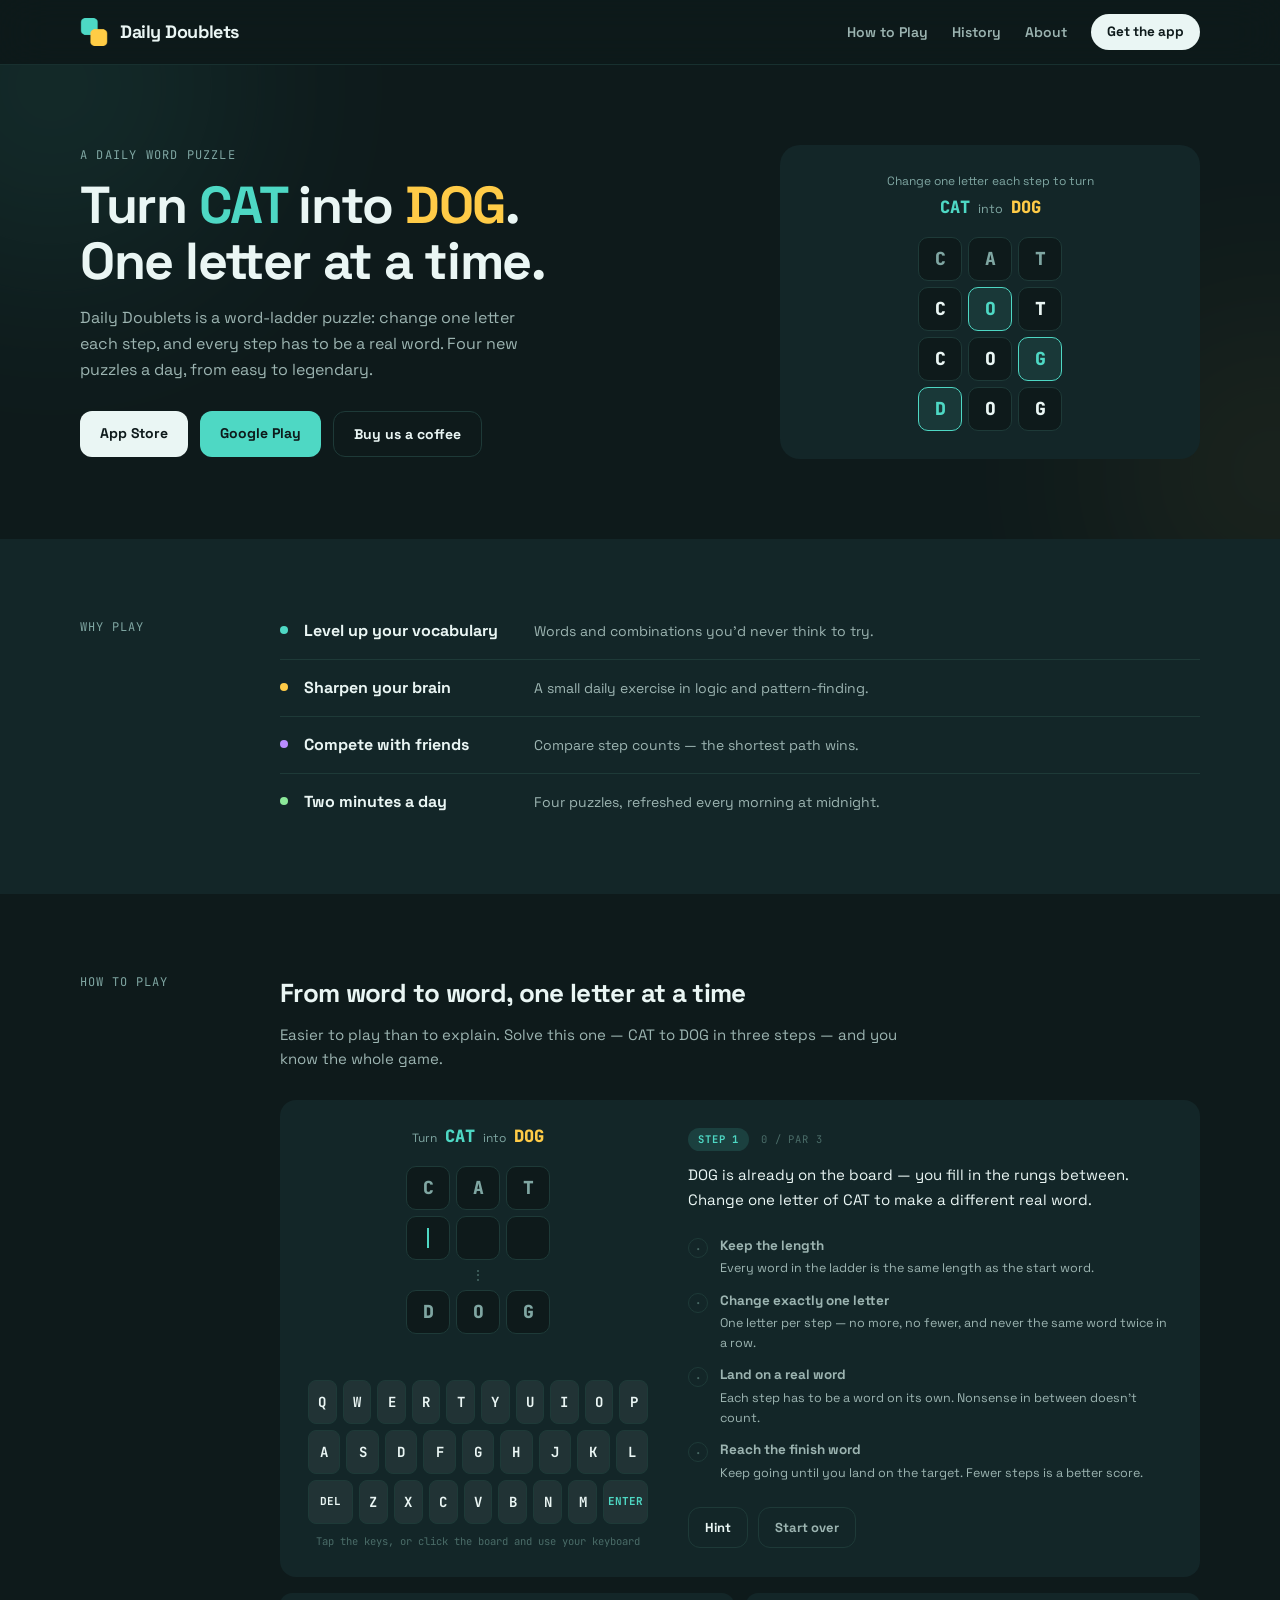
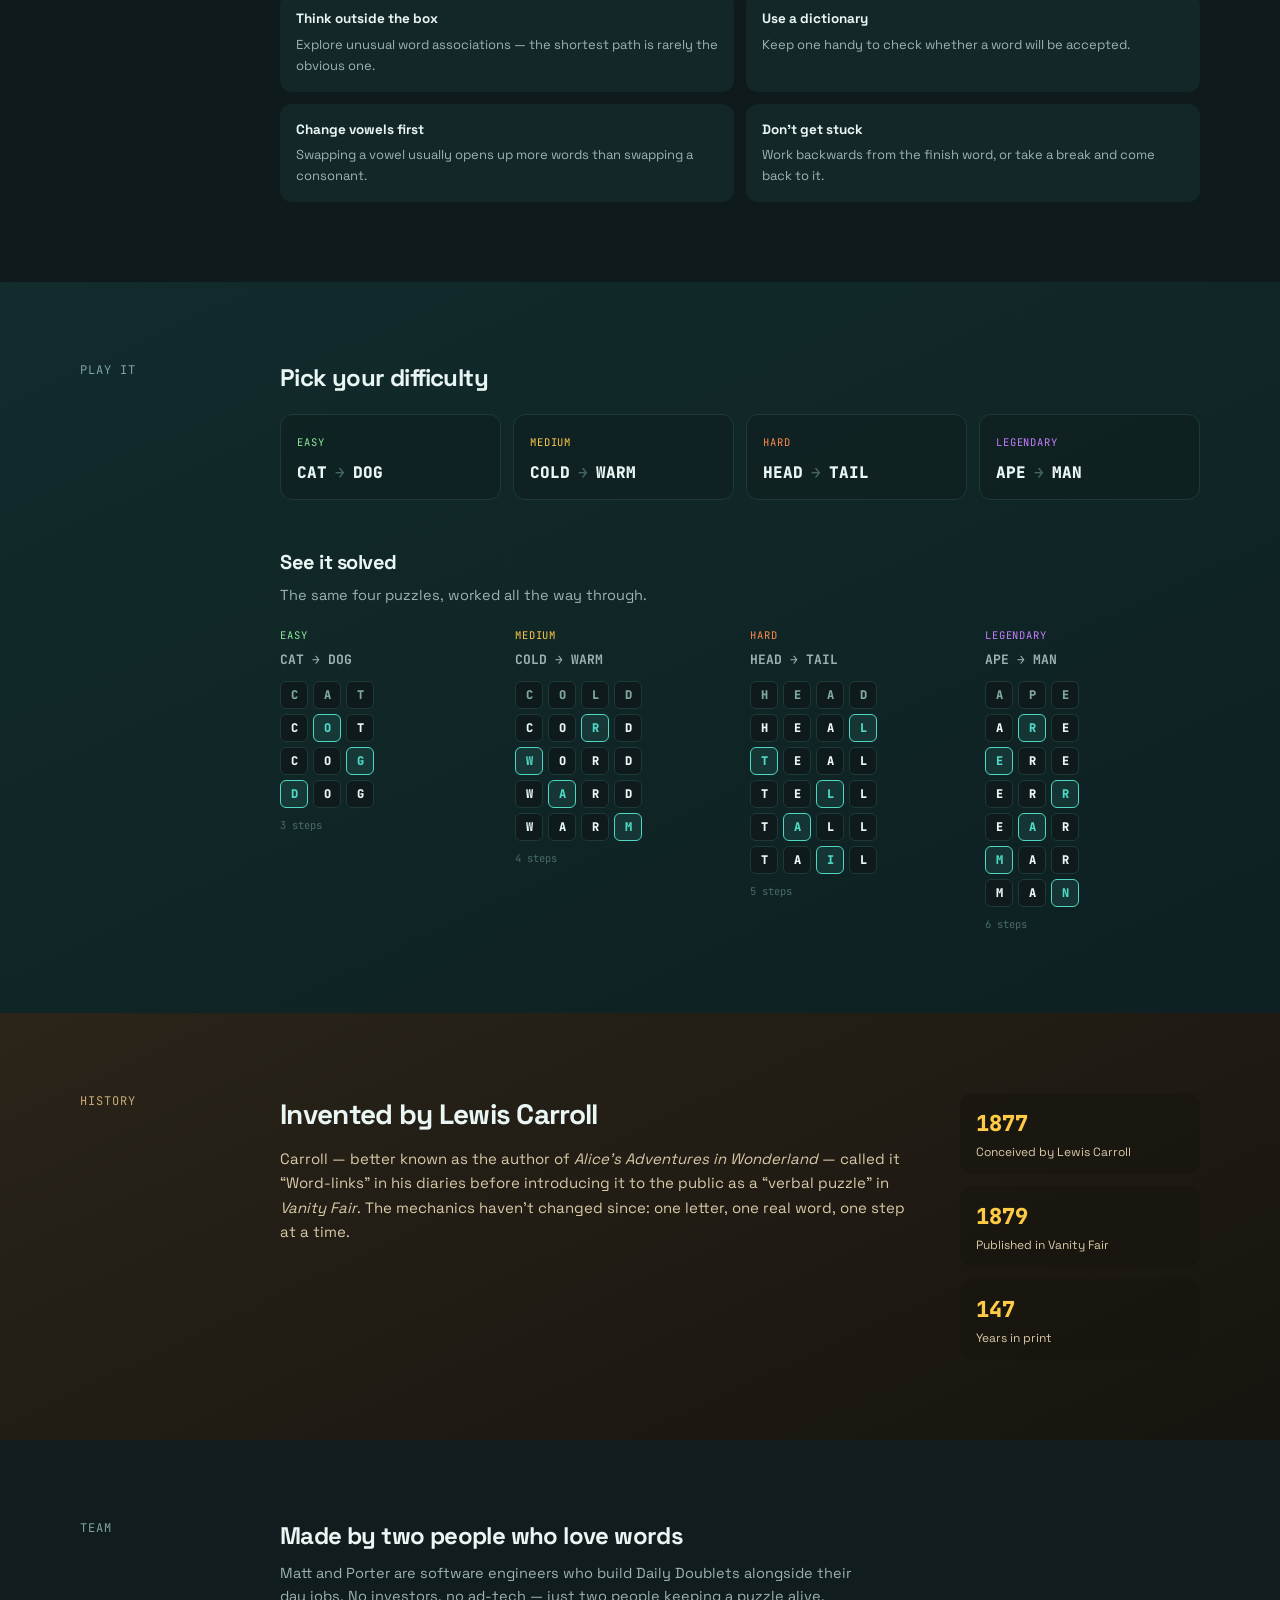
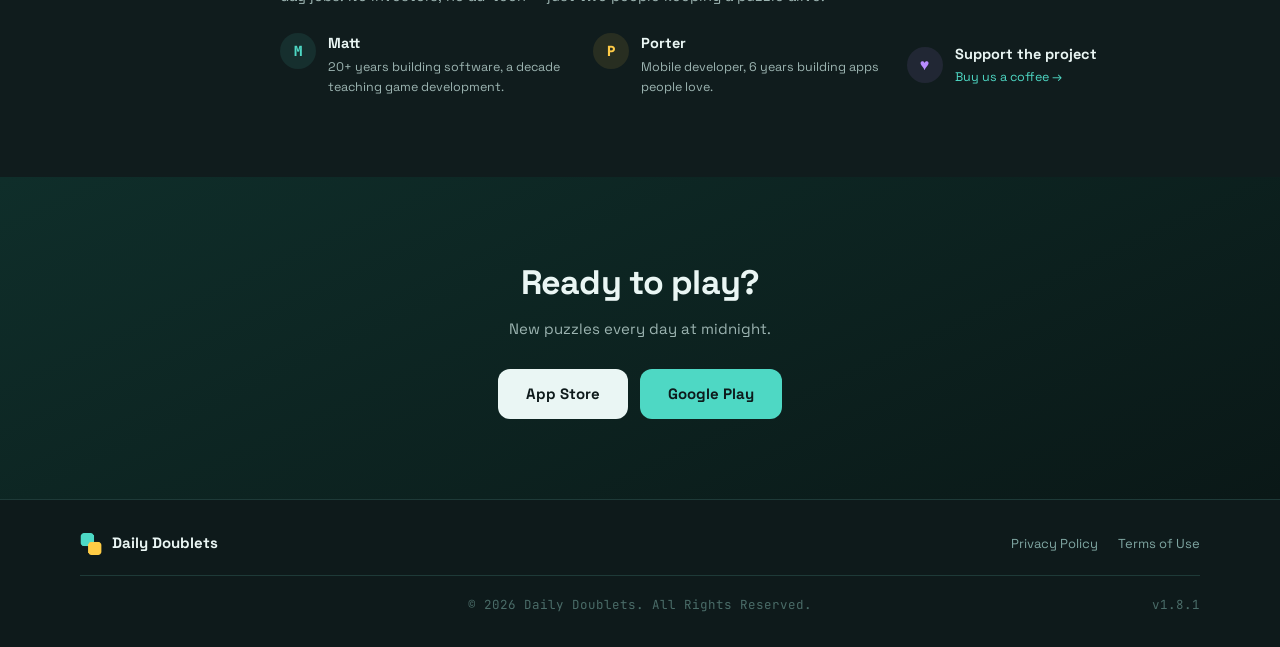
==== commit 926c4787: "Deploy v1.8.1-web (735ed680ee4d5f1f4764e098f805c6578b830f21)" ====
--- a/index.html
+++ b/index.html
@@ -29,7 +29,7 @@
     <link href="https://fonts.googleapis.com/css2?family=Space+Grotesk:wght@400;500;600;700&family=JetBrains+Mono:wght@500;700;800&display=swap" rel="stylesheet">
 
     <title>Daily Doublets</title>
-    <script type="module" crossorigin src="/assets/index-DJh-WRg7.js"></script>
+    <script type="module" crossorigin src="/assets/index-3Wwuy2Gh.js"></script>
     <link rel="stylesheet" crossorigin href="/assets/index-DbhtiZiF.css">
   </head>
   <body>
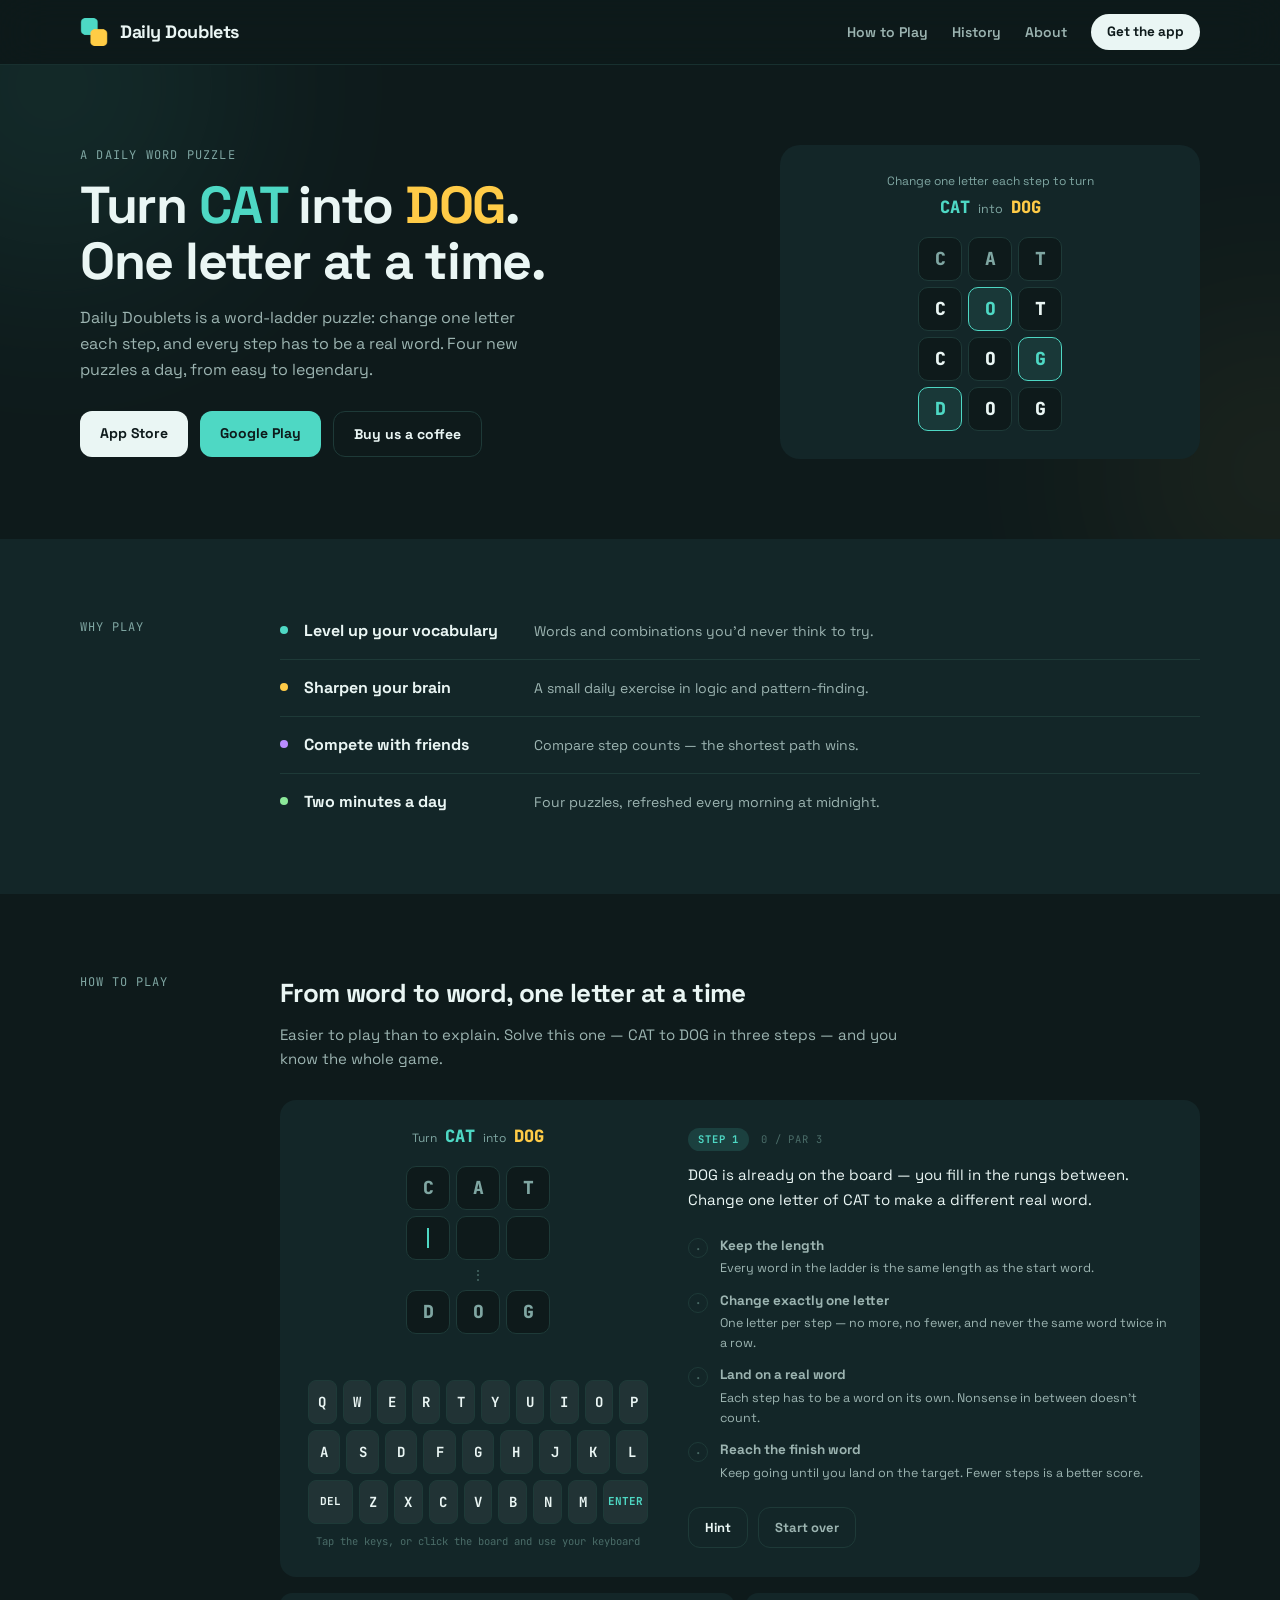
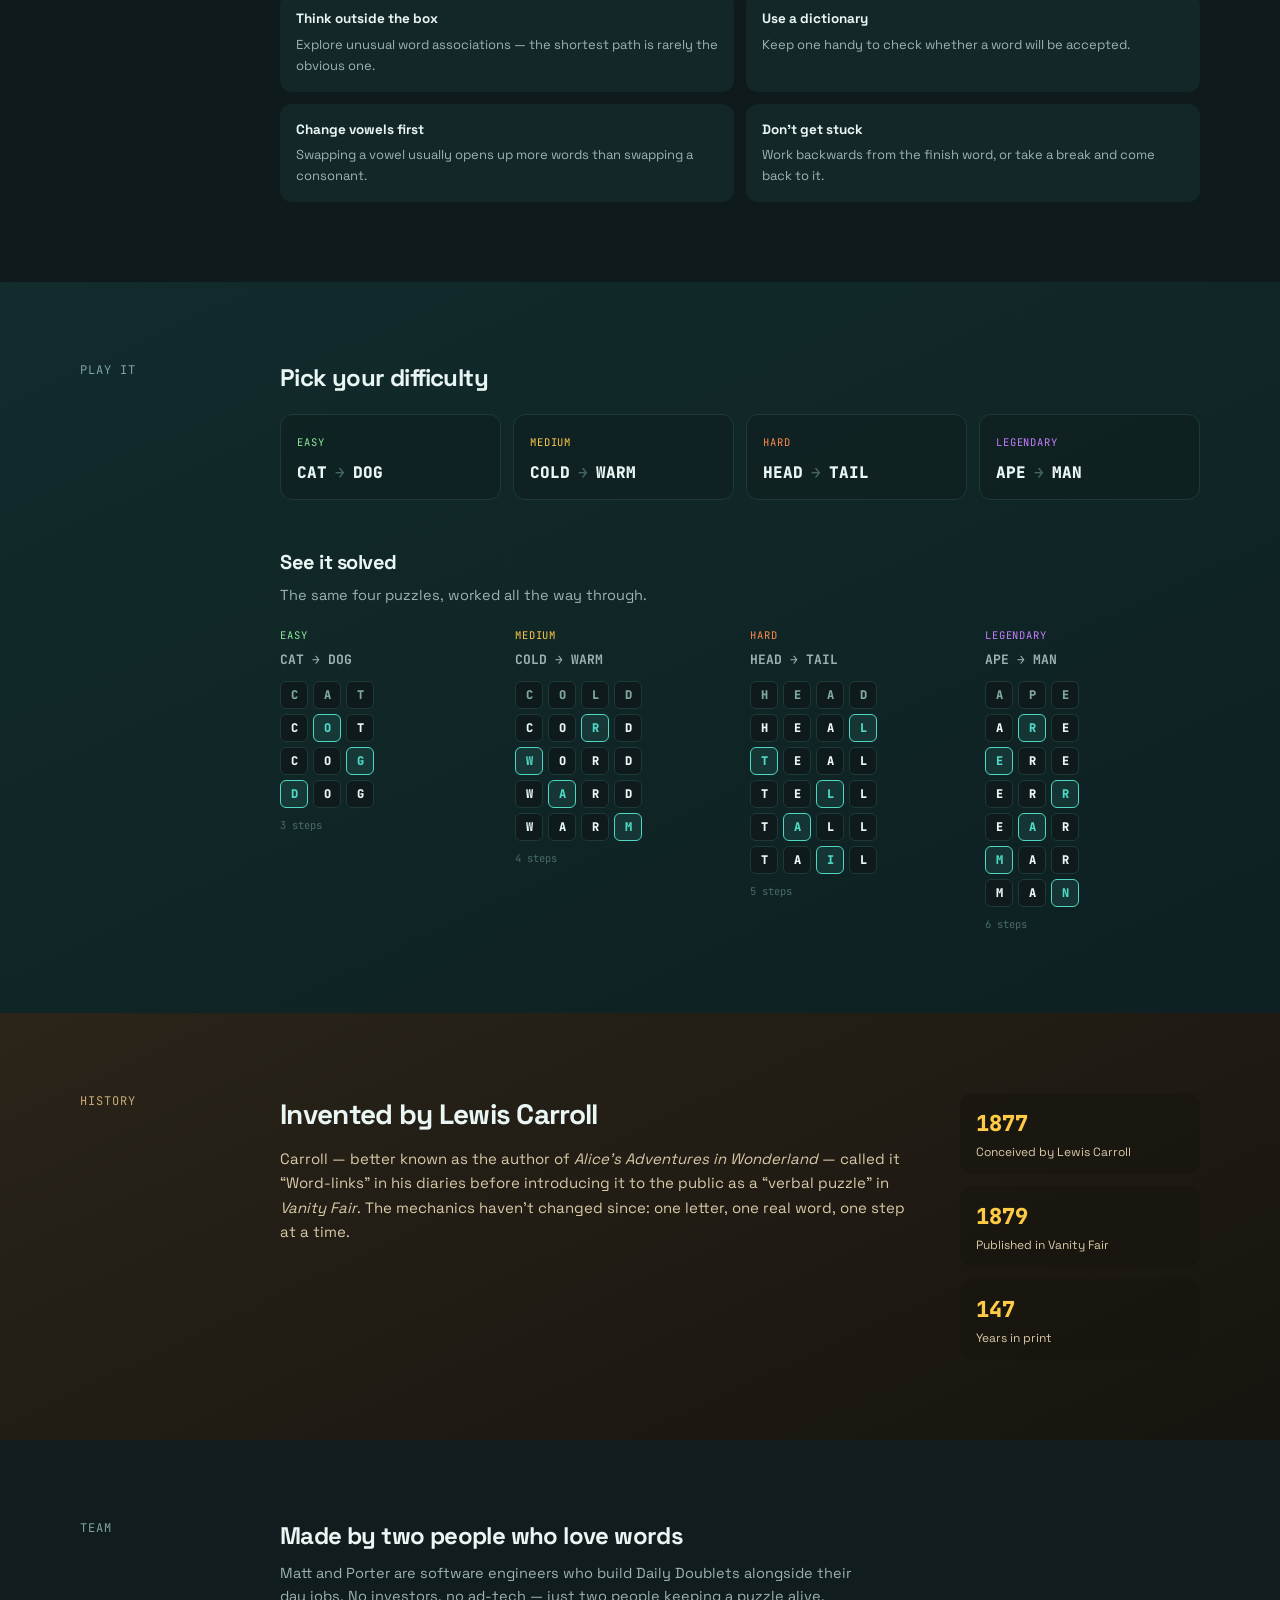
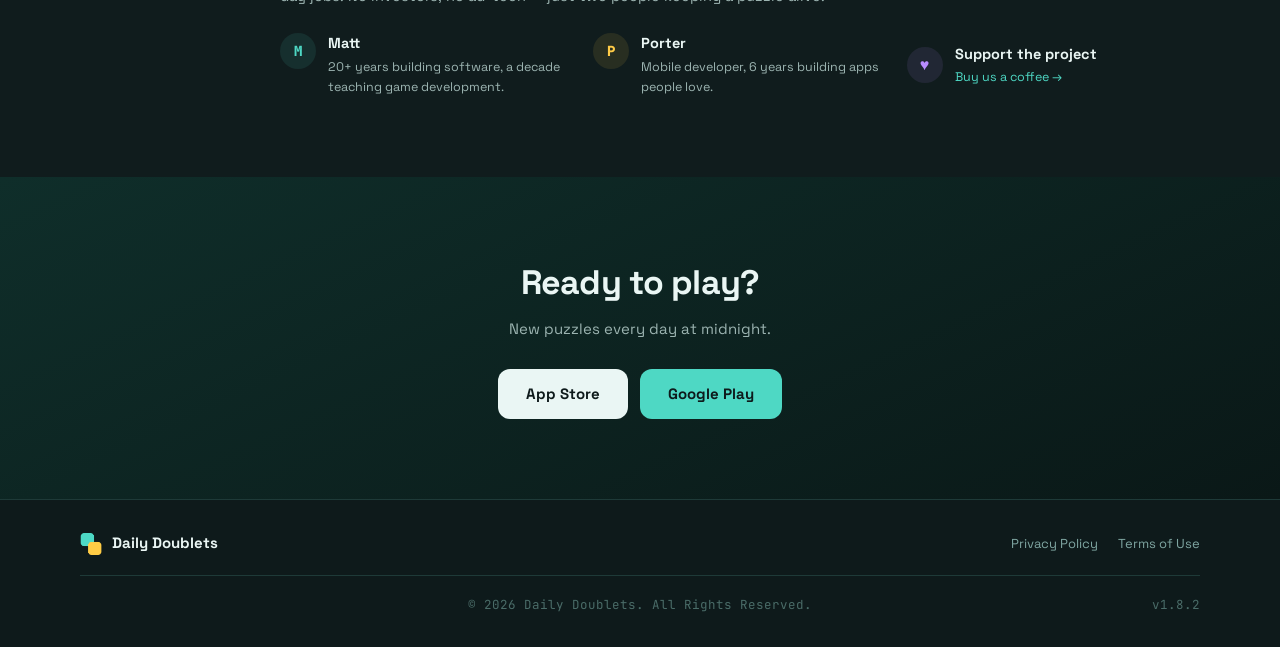
==== commit b4a601a1: "Deploy v1.8.2-web (f343b9391ef32e89d544c7693e3a7d7bcd69a3c7)" ====
--- a/index.html
+++ b/index.html
@@ -29,7 +29,7 @@
     <link href="https://fonts.googleapis.com/css2?family=Space+Grotesk:wght@400;500;600;700&family=JetBrains+Mono:wght@500;700;800&display=swap" rel="stylesheet">
 
     <title>Daily Doublets</title>
-    <script type="module" crossorigin src="/assets/index-3Wwuy2Gh.js"></script>
+    <script type="module" crossorigin src="/assets/index-DAZkPrSo.js"></script>
     <link rel="stylesheet" crossorigin href="/assets/index-DbhtiZiF.css">
   </head>
   <body>
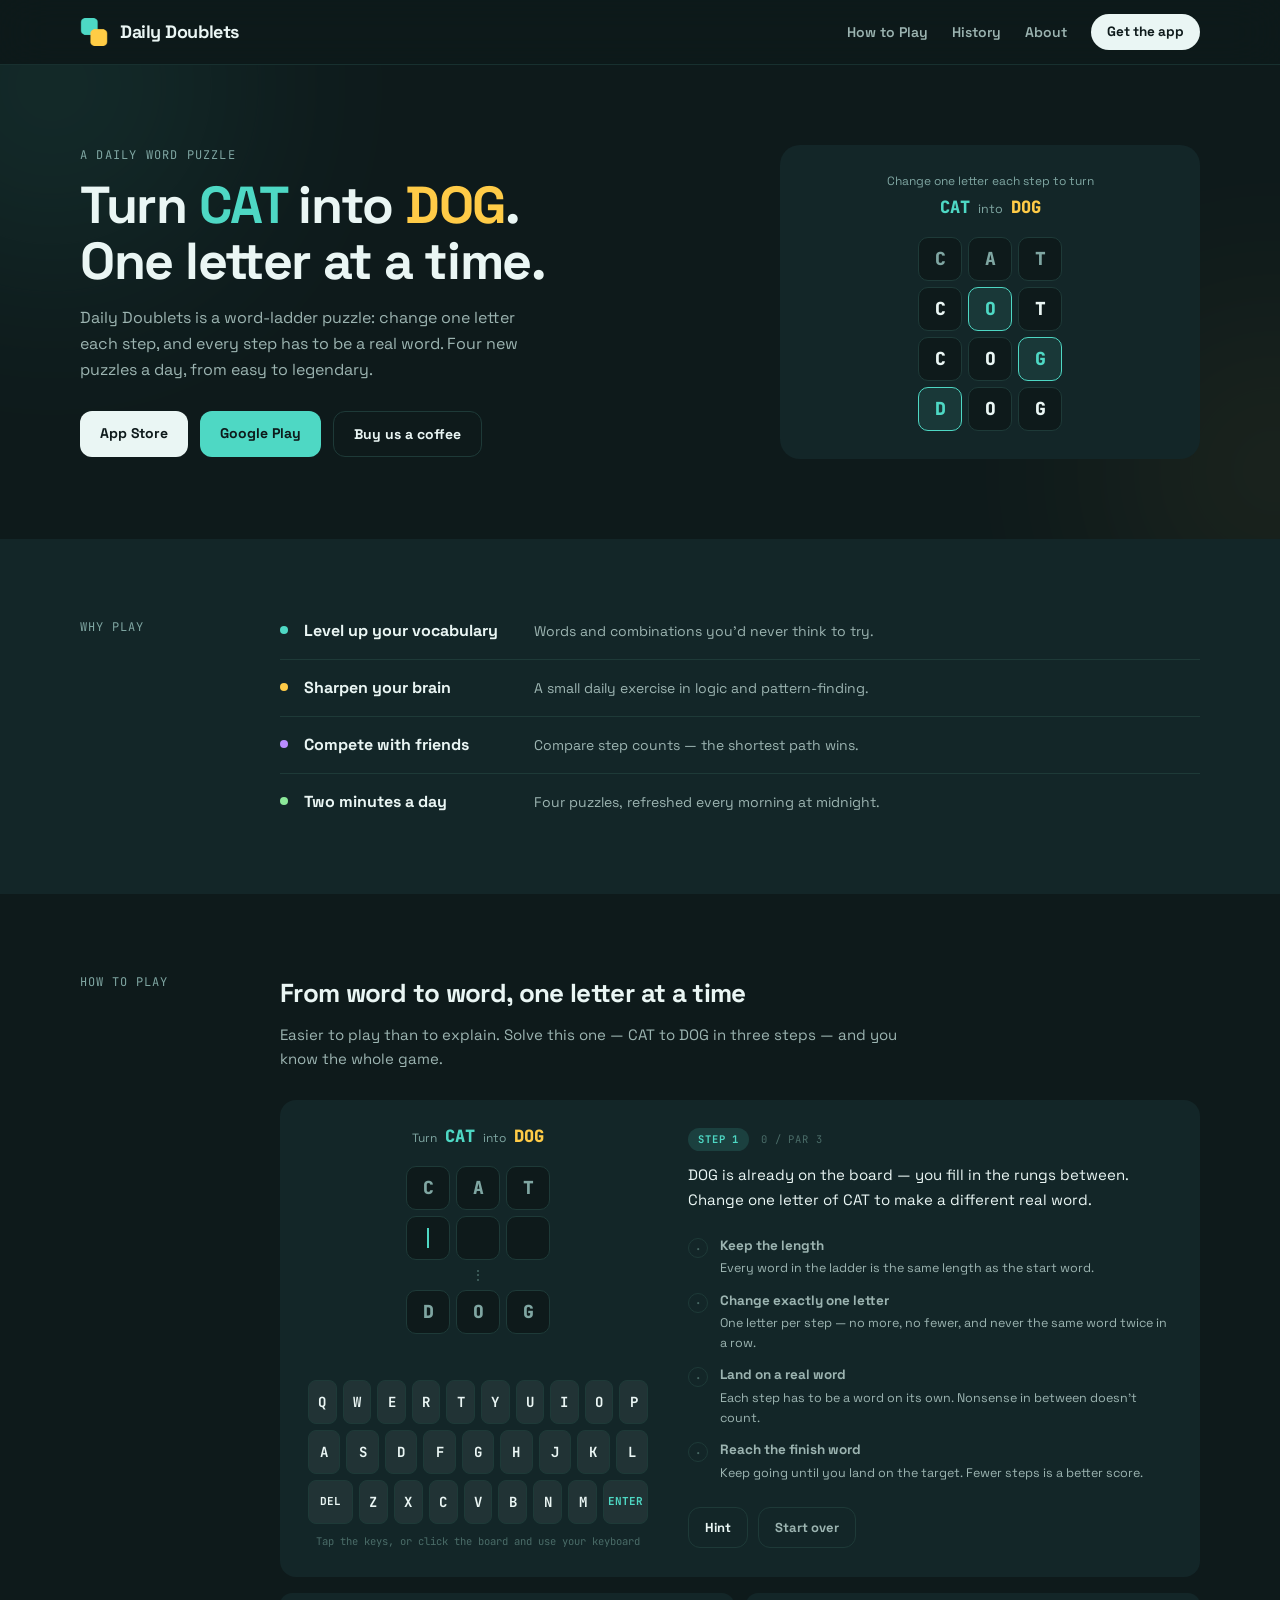
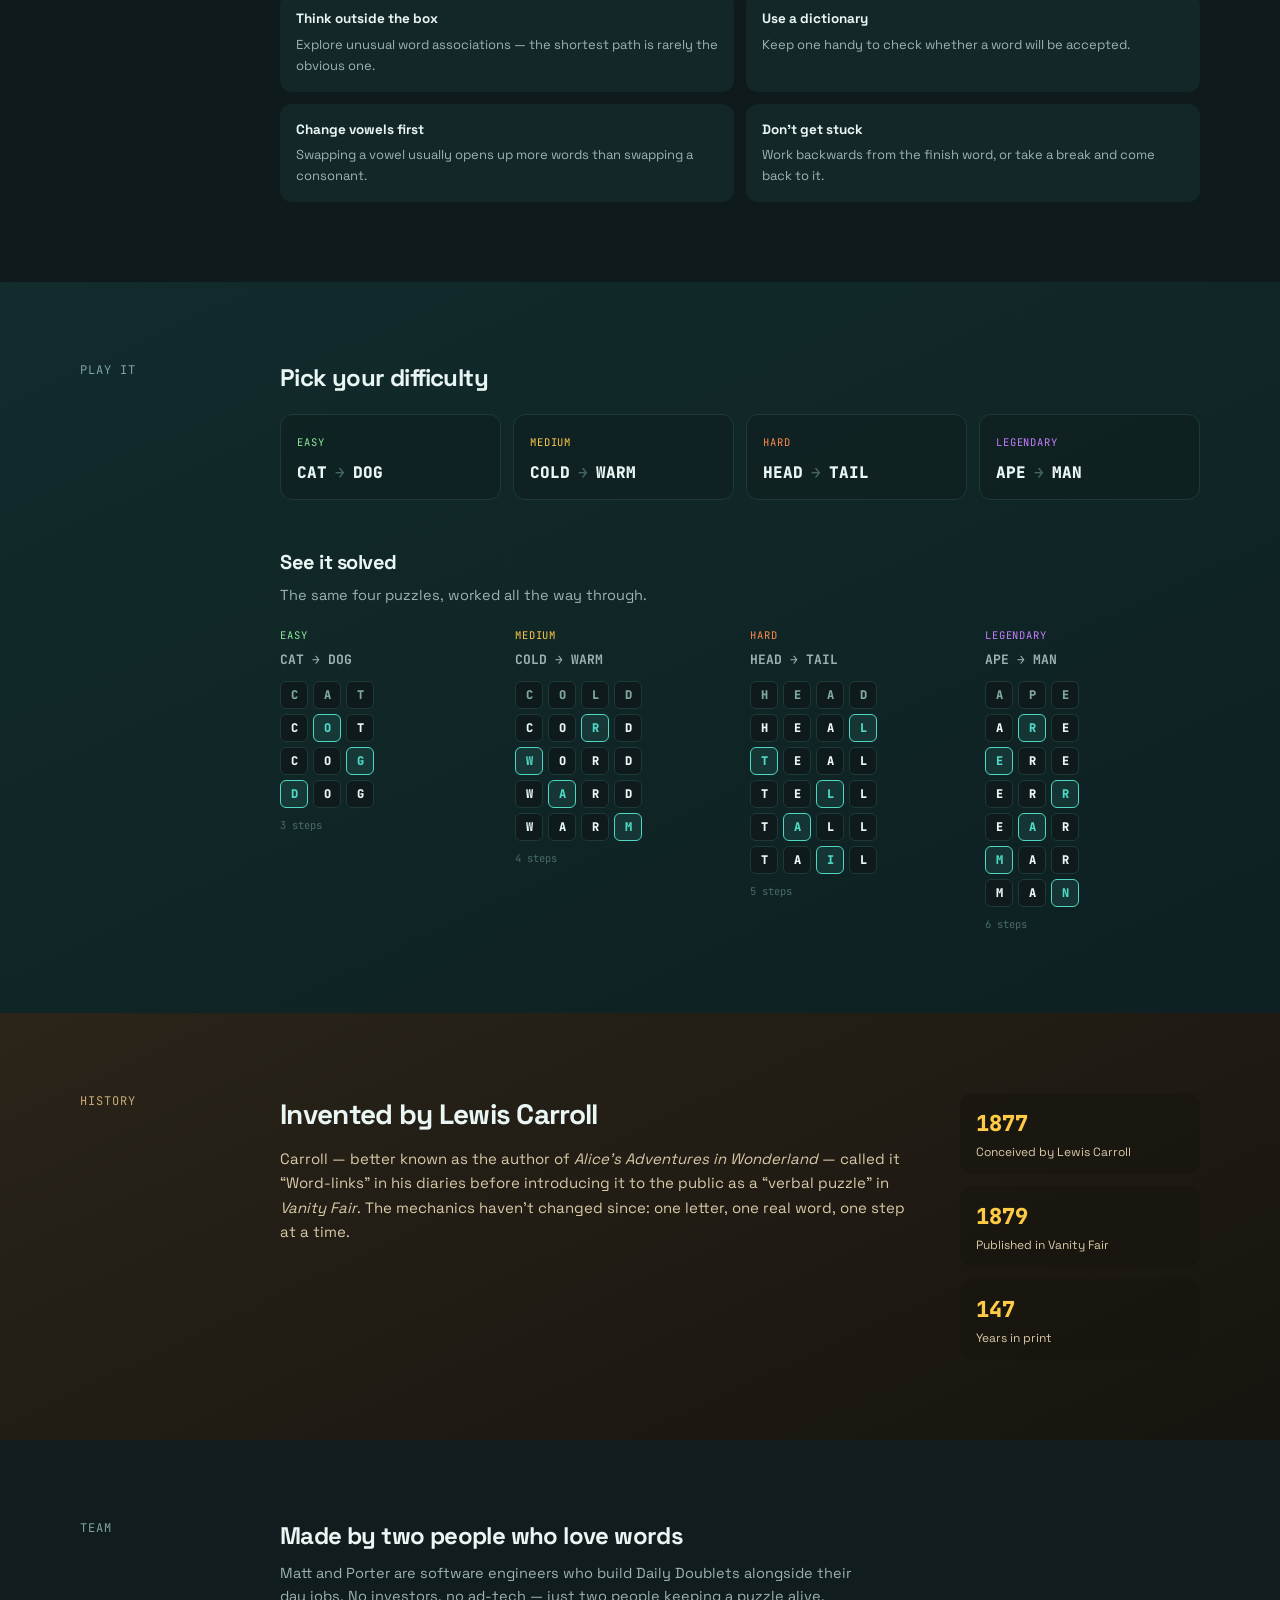
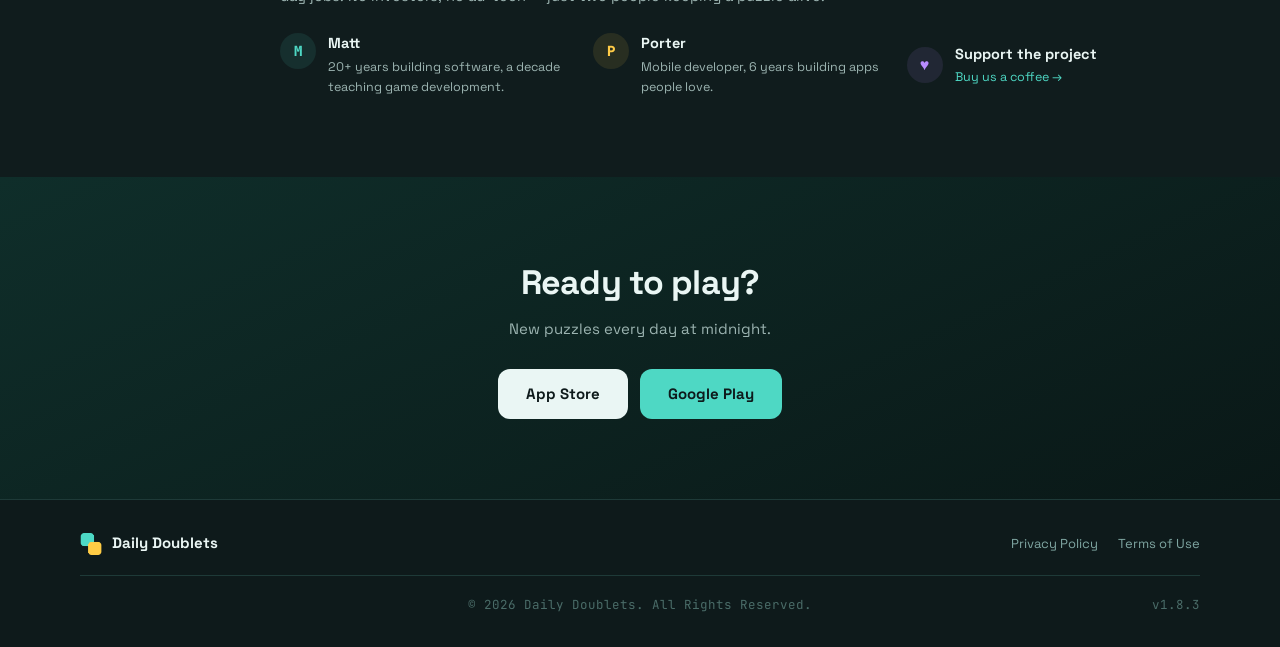
==== commit 00e875ff: "Deploy v1.8.3-web (baddef1402d7139642f0f45c010f7ed5c6c711ad)" ====
--- a/index.html
+++ b/index.html
@@ -29,7 +29,7 @@
     <link href="https://fonts.googleapis.com/css2?family=Space+Grotesk:wght@400;500;600;700&family=JetBrains+Mono:wght@500;700;800&display=swap" rel="stylesheet">
 
     <title>Daily Doublets</title>
-    <script type="module" crossorigin src="/assets/index-DAZkPrSo.js"></script>
+    <script type="module" crossorigin src="/assets/index-CdSpT0Oj.js"></script>
     <link rel="stylesheet" crossorigin href="/assets/index-DbhtiZiF.css">
   </head>
   <body>
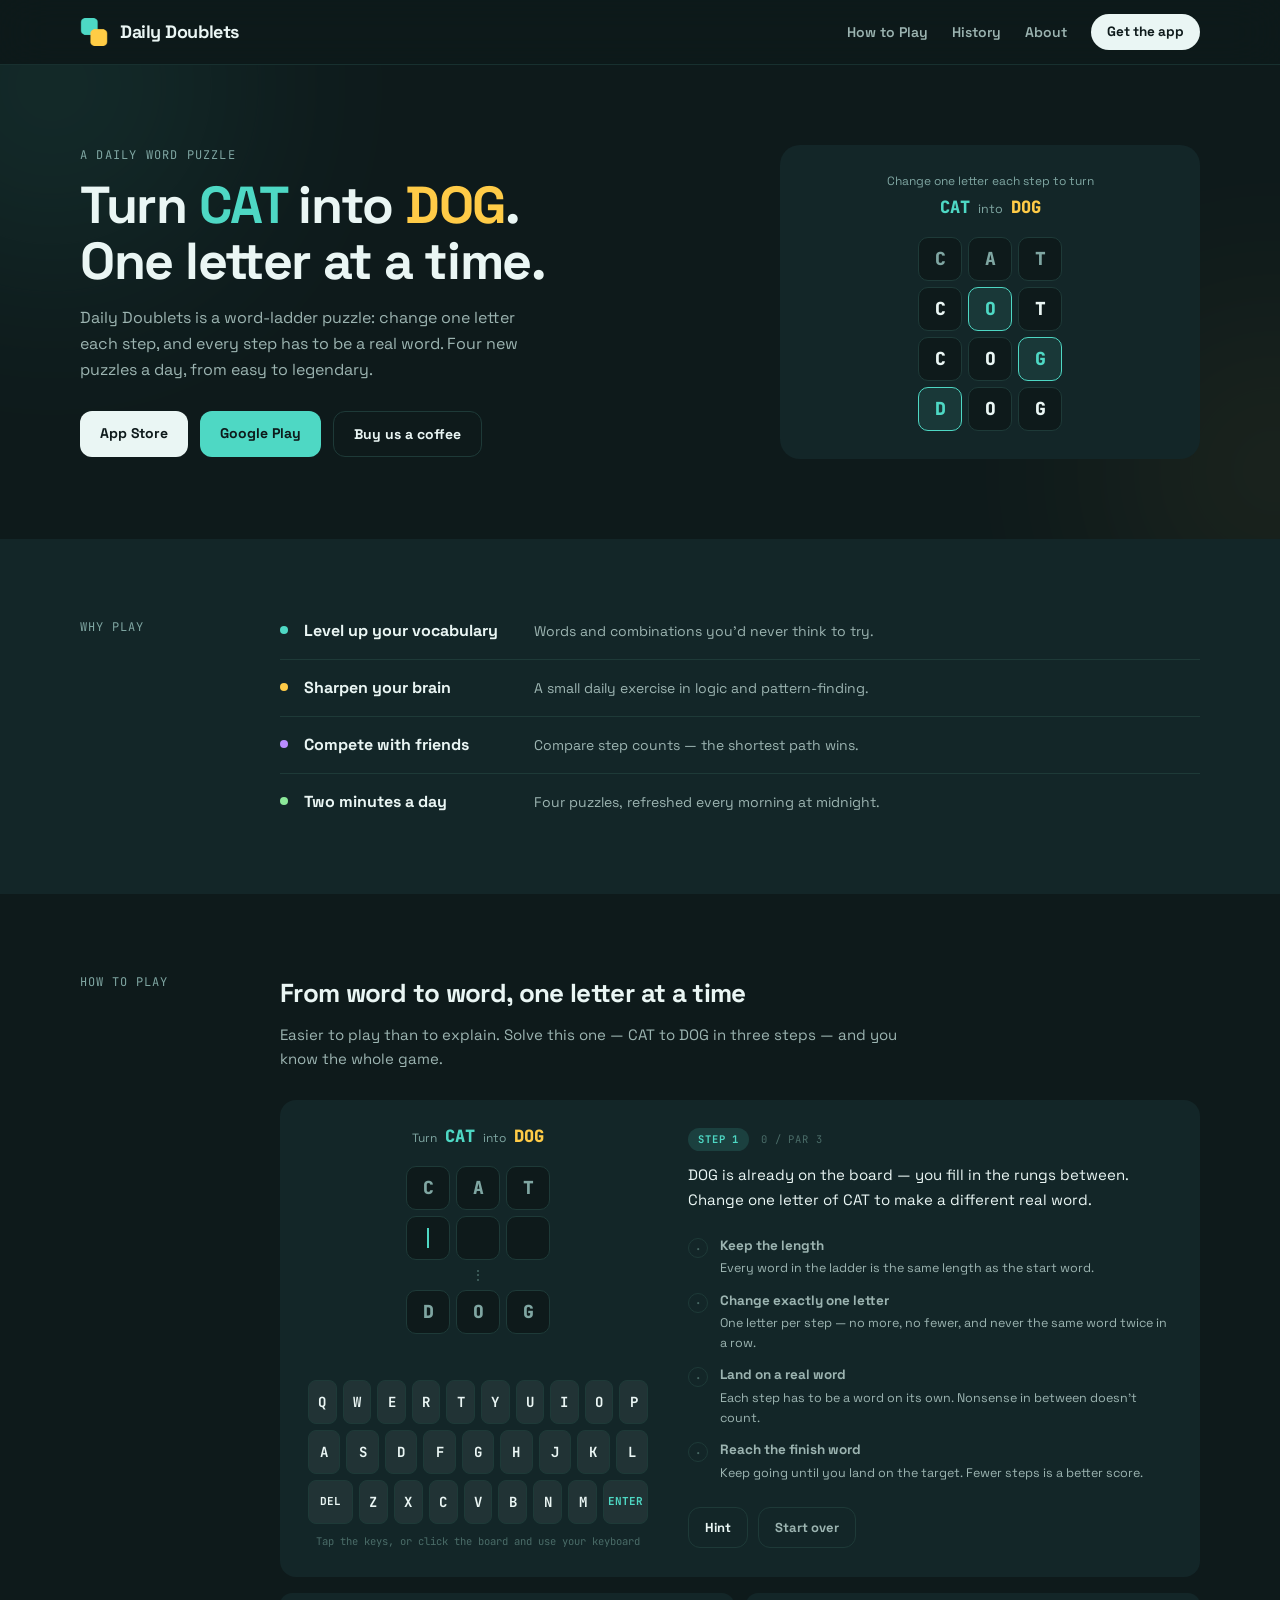
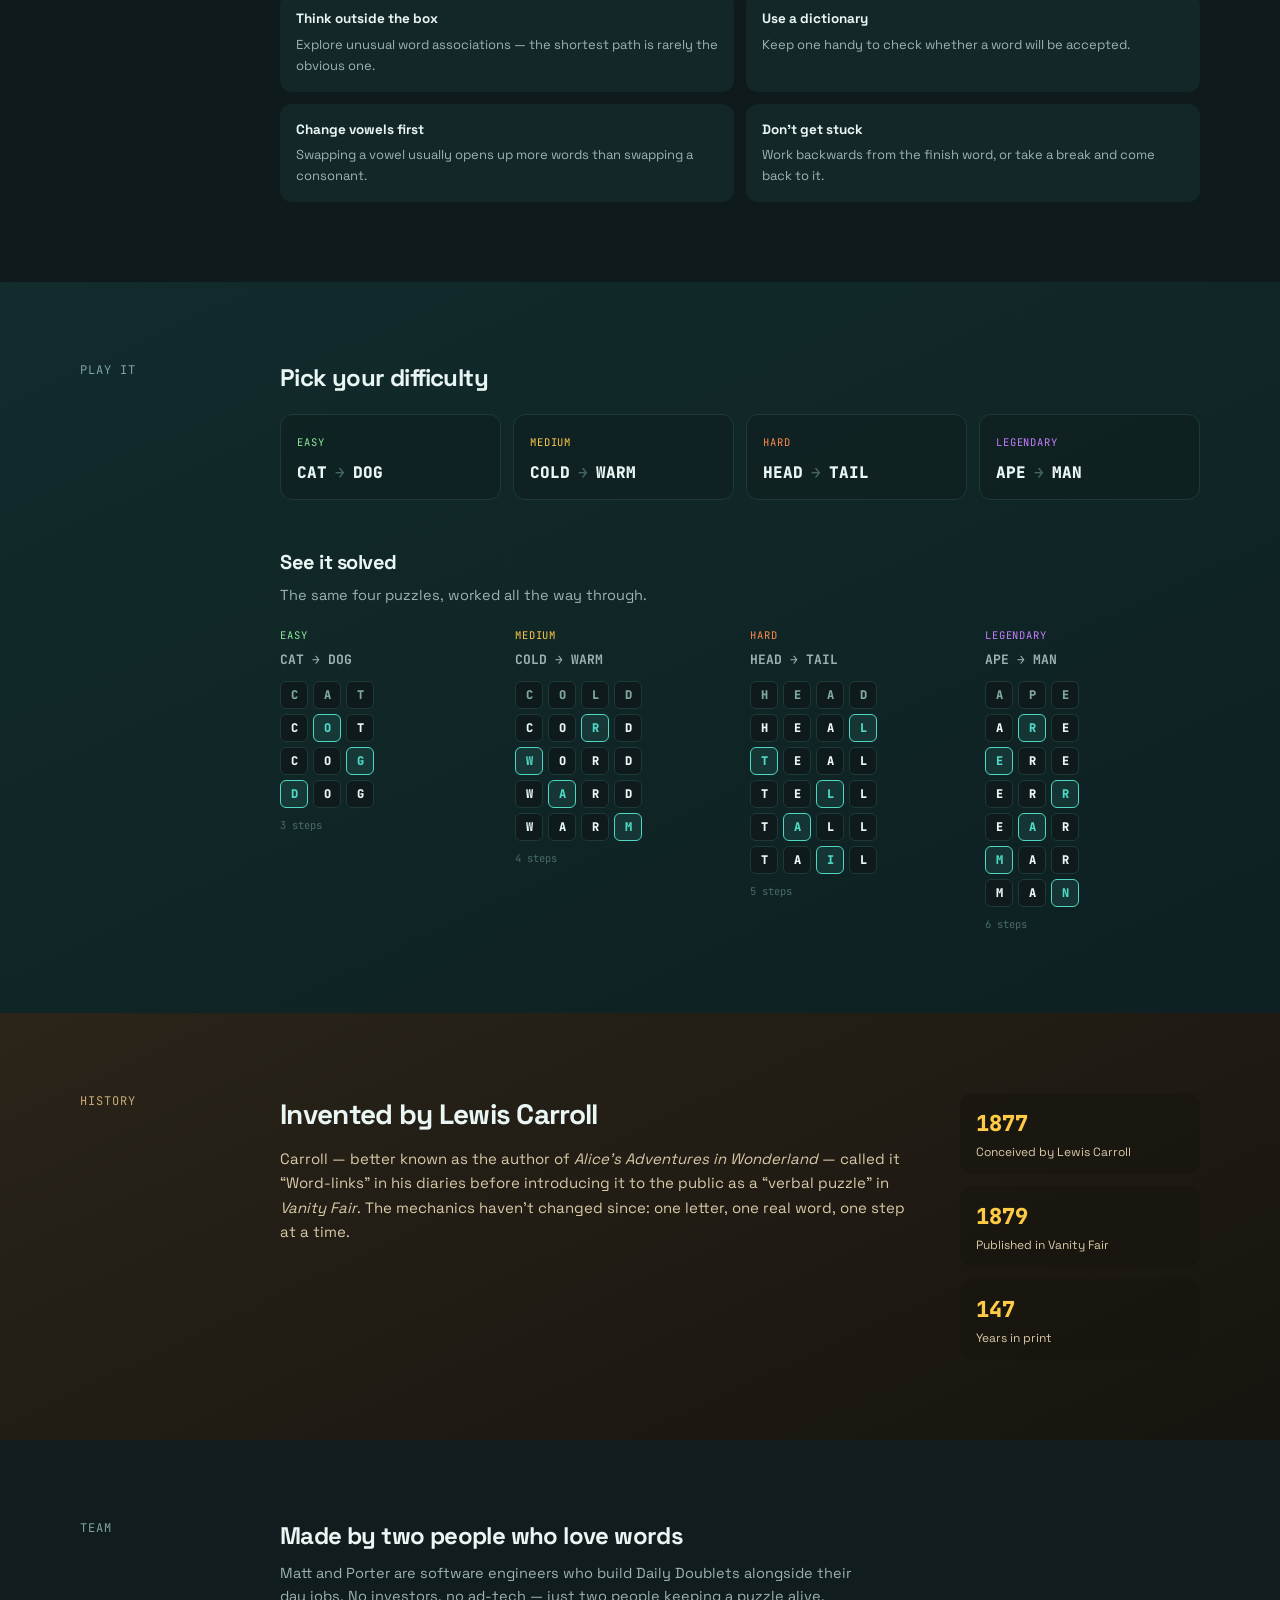
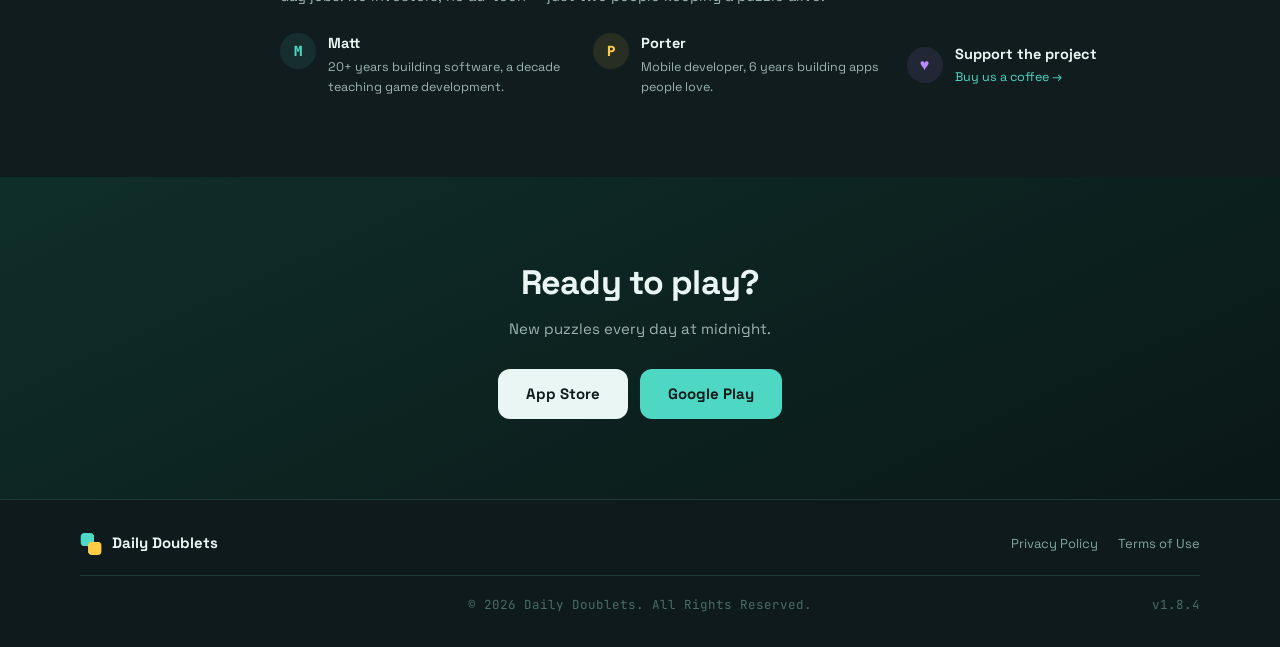
==== commit 8d134c1a: "Deploy v1.8.4-web (e77a693c43133640fe64e01a8a0d15a08a1ebe15)" ====
--- a/index.html
+++ b/index.html
@@ -29,7 +29,7 @@
     <link href="https://fonts.googleapis.com/css2?family=Space+Grotesk:wght@400;500;600;700&family=JetBrains+Mono:wght@500;700;800&display=swap" rel="stylesheet">
 
     <title>Daily Doublets</title>
-    <script type="module" crossorigin src="/assets/index-CdSpT0Oj.js"></script>
+    <script type="module" crossorigin src="/assets/index-NWbo_vDO.js"></script>
     <link rel="stylesheet" crossorigin href="/assets/index-DbhtiZiF.css">
   </head>
   <body>
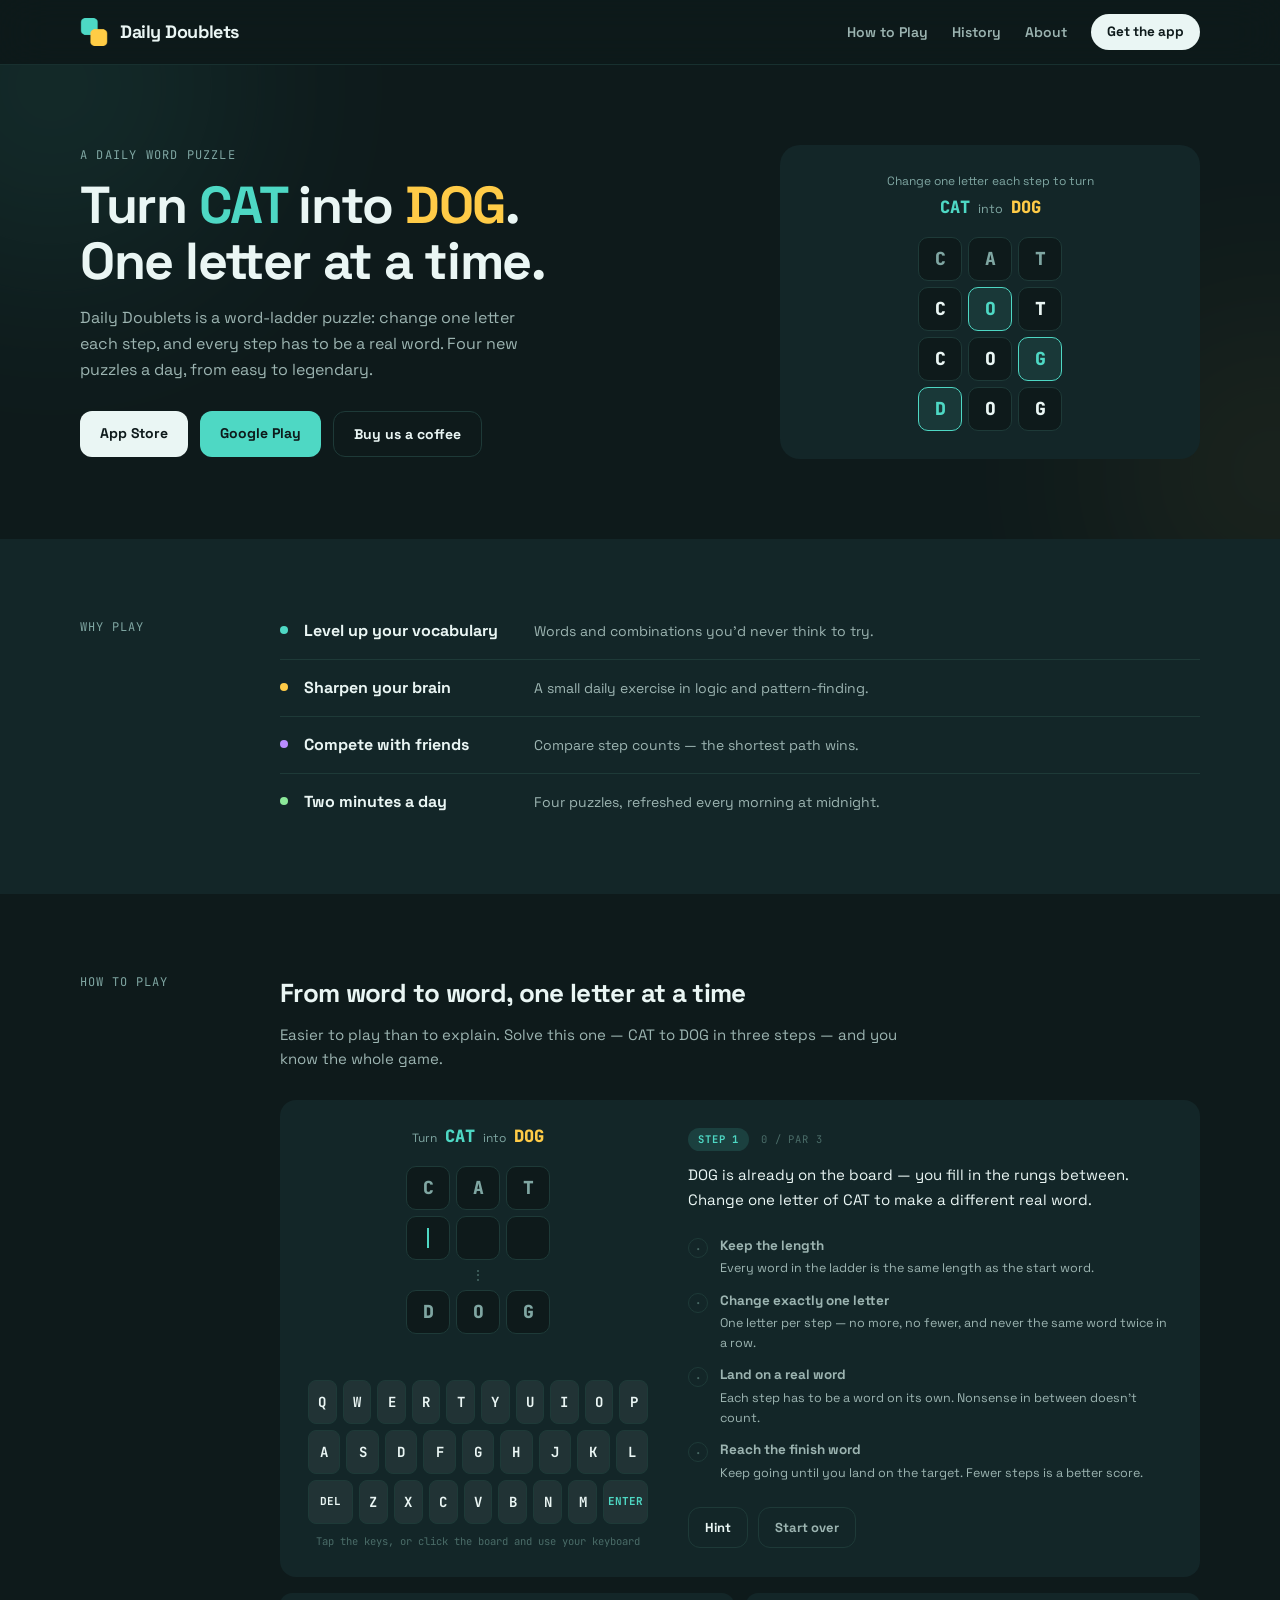
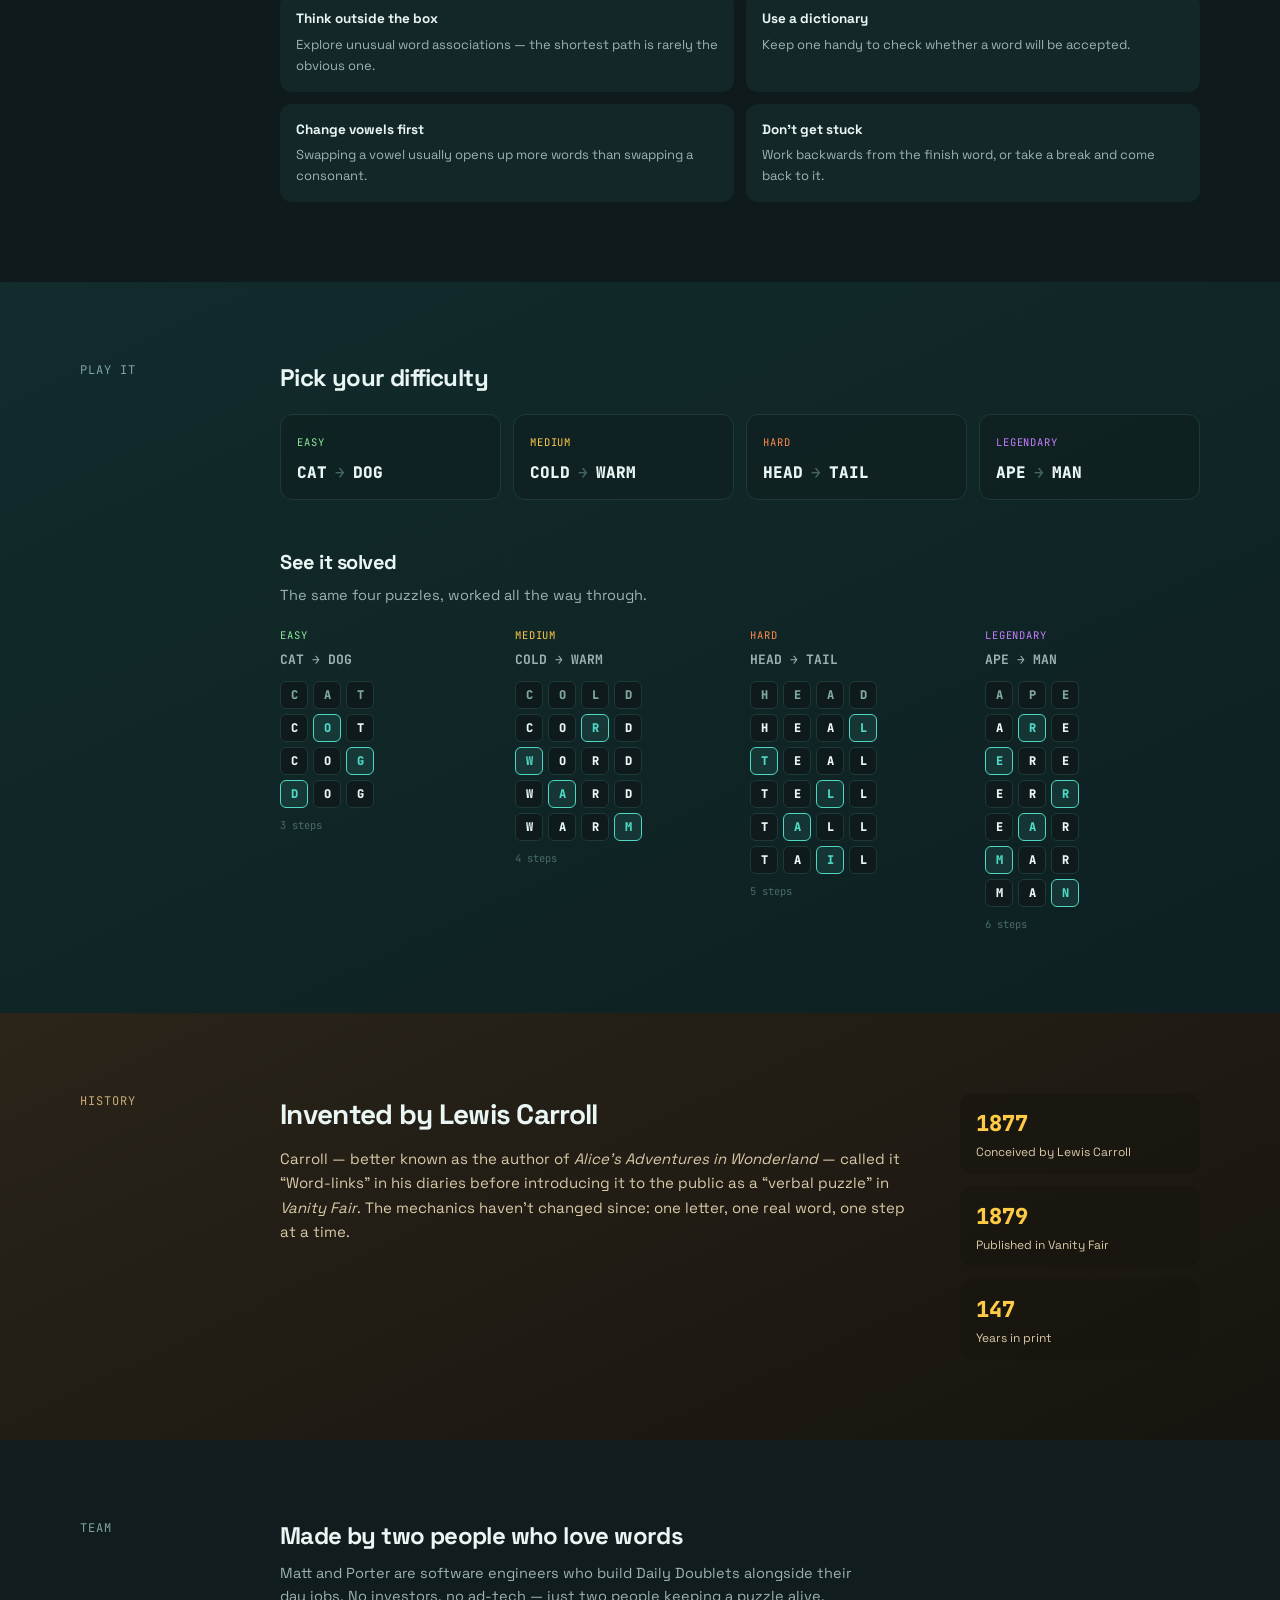
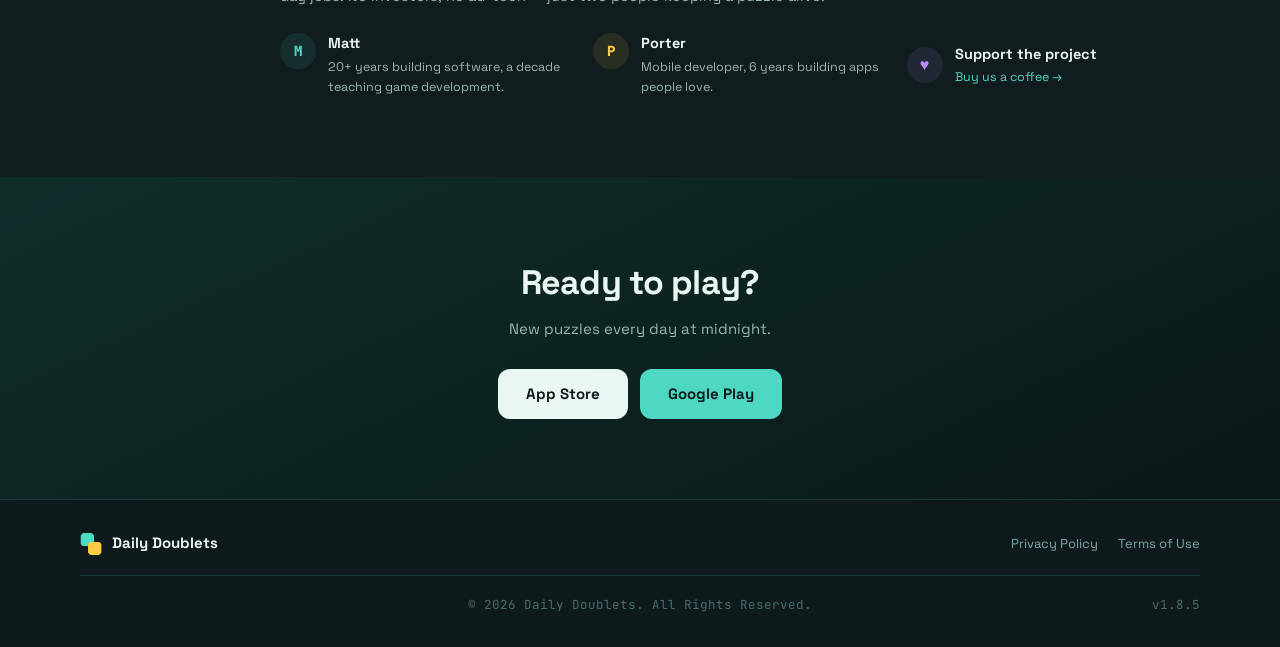
==== commit b2e8f8d7: "Deploy v1.8.5-web (9761bed965ace93df0edde673c244a95e94baa05)" ====
--- a/index.html
+++ b/index.html
@@ -29,7 +29,7 @@
     <link href="https://fonts.googleapis.com/css2?family=Space+Grotesk:wght@400;500;600;700&family=JetBrains+Mono:wght@500;700;800&display=swap" rel="stylesheet">
 
     <title>Daily Doublets</title>
-    <script type="module" crossorigin src="/assets/index-NWbo_vDO.js"></script>
+    <script type="module" crossorigin src="/assets/index-Cm9VSm7t.js"></script>
     <link rel="stylesheet" crossorigin href="/assets/index-DbhtiZiF.css">
   </head>
   <body>
